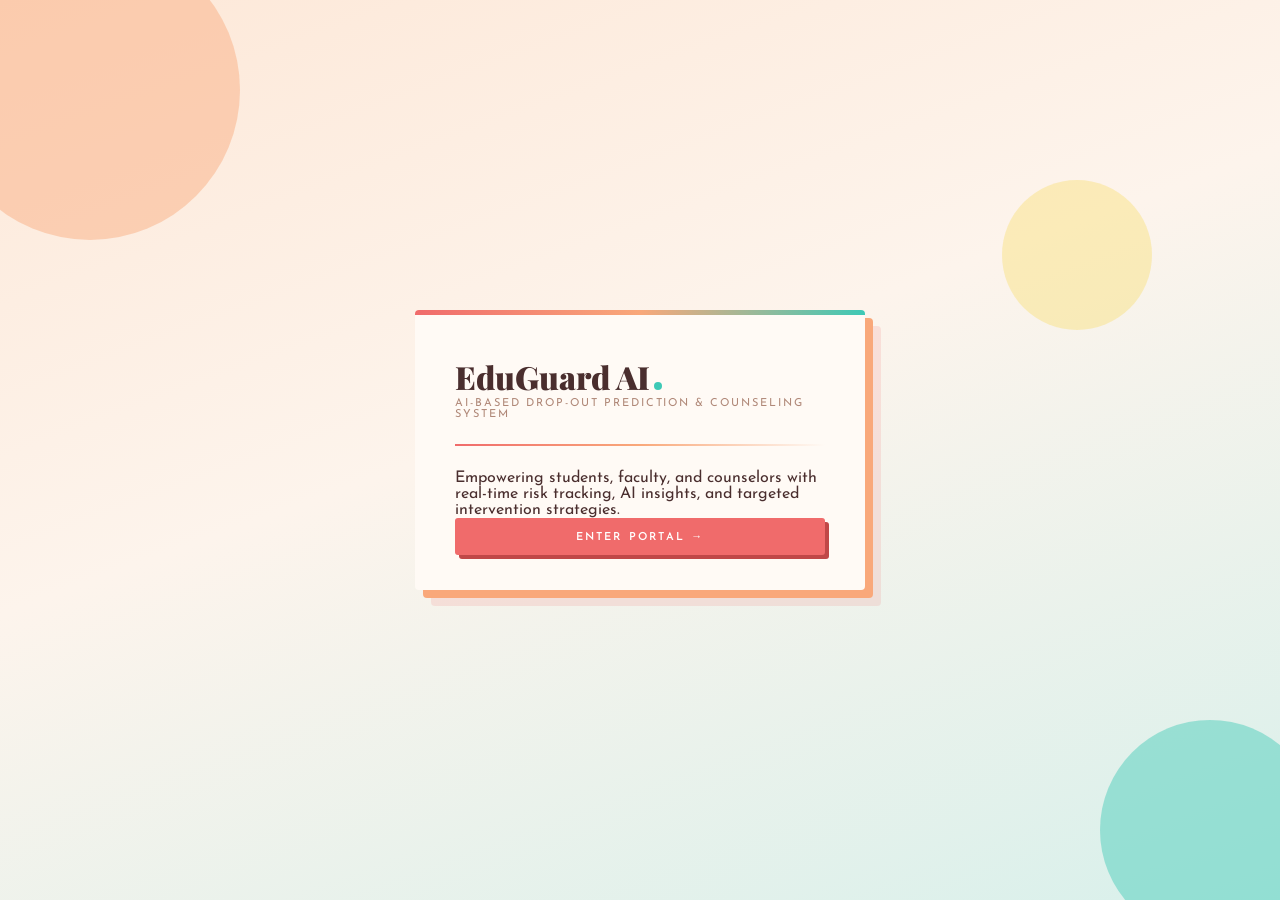
==== index.html @ d4068dee "Add files via upload" ====
<!DOCTYPE html>
<html lang="en">
<head>
    <meta charset="UTF-8">
    <meta name="viewport" content="width=device-width, initial-scale=1.0">
    <title>EduGuard AI • Student Retention System</title>
    <link href="https://fonts.googleapis.com/css2?family=Playfair+Display:wght@700;900&family=Josefin+Sans:wght@300;400;600&display=swap" rel="stylesheet">
    <link rel="stylesheet" href="style.css">
</head>
<body>

    <!-- Floating Background Shapes -->
    <div class="shape s1"></div>
    <div class="shape s2"></div>
    <div class="shape s3"></div>

    <!-- ==========================================
         VIEW 1: LANDING PAGE
         ========================================== -->
    <div id="view-landing" class="view-section active">
        <div class="retro-card landing-card">
            <h1>EduGuard AI<span class="title-dot"></span></h1>
            <p class="subtitle">AI-Based Drop-Out Prediction & Counseling System</p>
            <div class="divider"></div>
            <p class="landing-desc">Empowering students, faculty, and counselors with real-time risk tracking, AI insights, and targeted intervention strategies.</p>
            <button onclick="switchView('view-auth')">Enter Portal →</button>
        </div>
    </div>

    <!-- ==========================================
         VIEW 2: LOGIN / ROLE SELECTOR
         ========================================== -->
    <div id="view-auth" class="view-section">
        <div class="retro-card">
            <button class="back-link" onclick="switchView('view-landing')">← Back</button>
            <h1>Role Select<span class="title-dot"></span></h1>
            <p class="subtitle">Choose your access level</p>
            <div class="divider"></div>
            
            <div class="role-grid">
                <button class="role-btn" onclick="loginAs('student')">🎓 Student Portal</button>
                <button class="role-btn" onclick="loginAs('faculty')">🏫 Faculty Portal</button>
                <button class="role-btn" onclick="loginAs('counselor')">💬 Counselor Portal</button>
            </div>
        </div>
    </div>

    <!-- ==========================================
         VIEW 3: DASHBOARD CONTAINER (Dynamic Sidebar + Main Area)
         ========================================== -->
    <div id="view-dashboard" class="view-section dashboard-layout">
        <!-- Sidebar Navigation -->
        <aside class="sidebar">
            <h2 class="sidebar-brand">EduGuard<span class="title-dot"></span></h2>
            <div id="sidebar-nav-links" class="sidebar-links">
                <!-- Dynamically populated based on role -->
            </div>
            <button class="logout-btn" onclick="switchView('view-auth')">Log Out</button>
        </aside>

        <!-- Main Content Canvas -->
        <main class="main-content">
            <header class="dash-header">
                <h2 id="page-title">Dashboard</h2>
                <span id="user-role-badge" class="role-badge">Role</span>
            </header>
            
            <div id="tab-content" class="tab-card retro-card">
                <!-- Dynamic Content Views Load Here -->
            </div>
        </main>
    </div>

    <script src="script.js"></script>
</body>
</html>
---- style.css ----
* {
  box-sizing: border-box;
  margin: 0;
  padding: 0;
}

:root {
  --peach: #f9a87a;
  --coral: #f06b6b;
  --teal: #3ec9b6;
  --mint: #a8e6d8;
  --lemon: #f9e07a;
  --cream: #fdf4ec;
  --warm: #4a2e2e;
  --muted: #b08878;
  --card-bg: #fffaf5;
}

body {
  min-height: 100vh;
  background: linear-gradient(160deg, #fde8d8 0%, #fdf4ec 45%, #d8f0eb 100%);
  font-family: "Josefin Sans", sans-serif;
  color: var(--warm);
  display: flex;
  align-items: center;
  justify-content: center;
  overflow-x: hidden;
  position: relative;
}

/* Floating Shapes */
.shape {
  position: fixed;
  border-radius: 50%;
  opacity: 0.45;
  pointer-events: none;
  z-index: 0;
}
.s1 { width: 300px; height: 300px; background: var(--peach); top: -60px; left: -60px; }
.s2 { width: 220px; height: 220px; background: var(--teal); bottom: -40px; right: -40px; }
.s3 { width: 150px; height: 150px; background: var(--lemon); top: 20%; right: 10%; }

/* View Control */
.view-section {
  display: none;
  width: 100%;
  justify-content: center;
  align-items: center;
  z-index: 1;
}
.view-section.active {
  display: flex;
}

/* Retro Card Style */
.retro-card, .landing-card {
  background: var(--card-bg);
  border-radius: 4px;
  padding: 2.8rem 2.5rem 2.2rem;
  box-shadow: 8px 8px 0 var(--peach), 16px 16px 0 rgba(240, 107, 107, 0.15);
  position: relative;
  width: 100%;
  max-width: 450px;
}
.retro-card::before, .landing-card::before {
  content: "";
  position: absolute;
  top: 0; left: 0; right: 0;
  height: 5px;
  background: linear-gradient(90deg, var(--coral), var(--peach), var(--teal));
  border-radius: 4px 4px 0 0;
}

h1, h2 {
  font-family: "Playfair Display", serif;
  color: var(--warm);
  font-weight: 900;
}
.title-dot {
  display: inline-block;
  width: 8px; height: 8px;
  background: var(--teal);
  border-radius: 50%;
  margin-left: 4px;
}
.subtitle {
  font-size: 11px;
  letter-spacing: 0.18em;
  text-transform: uppercase;
  color: var(--muted);
  margin-bottom: 1.5rem;
}
.divider {
  height: 2px;
  background: linear-gradient(90deg, var(--coral), var(--peach), transparent);
  margin-bottom: 1.5rem;
}

/* Buttons & Inputs */
button {
  width: 100%;
  padding: 12px;
  font-family: "Josefin Sans", sans-serif;
  font-size: 11px;
  font-weight: 600;
  letter-spacing: 0.2em;
  text-transform: uppercase;
  color: #fff;
  background: var(--coral);
  border: none;
  border-radius: 3px;
  cursor: pointer;
  box-shadow: 4px 4px 0 #c04848;
  transition: all 0.1s ease;
}
button:hover { background: #e85c5c; transform: translate(1px, 1px); box-shadow: 3px 3px 0 #c04848; }

.role-grid {
  display: flex;
  flex-direction: column;
  gap: 12px;
}
.role-btn {
  background: var(--warm);
  box-shadow: 4px 4px 0 var(--muted);
}
.back-link {
  background: none;
  border: none;
  color: var(--muted);
  box-shadow: none;
  width: auto;
  padding: 0;
  margin-bottom: 10px;
  font-size: 10px;
}

/* Dashboard Layout */
.dashboard-layout {
  max-width: 1100px;
  margin: auto;
  display: none;
  gap: 24px;
  padding: 20px;
  align-items: stretch;
}
.sidebar {
  width: 260px;
  background: var(--card-bg);
  padding: 2rem 1.5rem;
  border-radius: 4px;
  box-shadow: 6px 6px 0 var(--peach);
  display: flex;
  flex-direction: column;
  justify-content: space-between;
}
.sidebar-brand {
  font-size: 22px;
  margin-bottom: 1.5rem;
}
.sidebar-links {
  display: flex;
  flex-direction: column;
  gap: 8px;
  flex-grow: 1;
}
.nav-link {
  background: transparent;
  color: var(--warm);
  border: 1px solid #e8d8cc;
  box-shadow: none;
  text-align: left;
  padding: 10px 14px;
  font-size: 11px;
}
.nav-link:hover, .nav-link.active {
  background: var(--peach);
  color: #fff;
  border-color: var(--peach);
  transform: none;
  box-shadow: none;
}
.logout-btn {
  background: #d9534f;
  box-shadow: 3px 3px 0 #a94442;
}
.main-content {
  flex-grow: 1;
  display: flex;
  flex-direction: column;
  gap: 16px;
}
.dash-header {
  background: var(--card-bg);
  padding: 1.2rem 2rem;
  border-radius: 4px;
  box-shadow: 4px 4px 0 var(--peach);
  display: flex;
  justify-content: space-between;
  align-items: center;
}
.role-badge {
  background: var(--teal);
  color: #fff;
  padding: 4px 10px;
  border-radius: 2px;
  font-size: 10px;
  letter-spacing: 0.1em;
  text-transform: uppercase;
}
.tab-card {
  max-width: none;
  box-shadow: 6px 6px 0 var(--peach);
  min-height: 380px;
}

/* Floating Shapes with Enhanced Drift Motion */
.shape {
  position: fixed;
  border-radius: 50%;
  opacity: 0.45;
  pointer-events: none;
  z-index: 0;
  animation: drift 16s ease-in-out infinite alternate;
}

.s1 { 
  width: 300px; 
  height: 300px; 
  background: var(--peach); 
  top: -60px; 
  left: -60px; 
  animation-duration: 18s;
}

.s2 { 
  width: 220px; 
  height: 220px; 
  background: var(--teal); 
  bottom: -40px; 
  right: -40px; 
  animation-duration: 22s;
  animation-delay: -4s;
}

.s3 { 
  width: 150px; 
  height: 150px; 
  background: var(--lemon); 
  top: 20%; 
  right: 10%; 
  animation-duration: 20s;
  animation-delay: -8s;
}

/* Increased range for more fluid wandering */
@keyframes drift {
  0% {
    transform: translate(0px, 0px) scale(1);
  }
  33% {
    transform: translate(55px, -45px) scale(1.06);
  }
  66% {
    transform: translate(-35px, 40px) scale(0.94);
  }
  100% {
    transform: translate(30px, 45px) scale(1.03);
  }
}
.s1 { 
  width: 300px; 
  height: 300px; 
  background: var(--peach); 
  top: -60px; 
  left: -60px; 
  animation-duration: 18s;
}

.s2 { 
  width: 220px; 
  height: 220px; 
  background: var(--teal); 
  bottom: -40px; 
  right: -40px; 
  animation-duration: 22s;
  animation-delay: -4s;
}

.s3 { 
  width: 150px; 
  height: 150px; 
  background: var(--lemon); 
  top: 20%; 
  right: 10%; 
  animation-duration: 20s;
  animation-delay: -8s;
}

/* Added New Shapes */
.s4 {
  width: 120px;
  height: 120px;
  background: var(--coral);
  bottom: 15%;
  left: 12%;
  animation-duration: 24s;
  animation-delay: -2s;
  opacity: 0.35;
}

.s5 {
  width: 90px;
  height: 90px;
  background: var(--mint);
  top: 12%;
  left: 25%;
  animation-duration: 16s;
  animation-delay: -6s;
  opacity: 0.4;
}
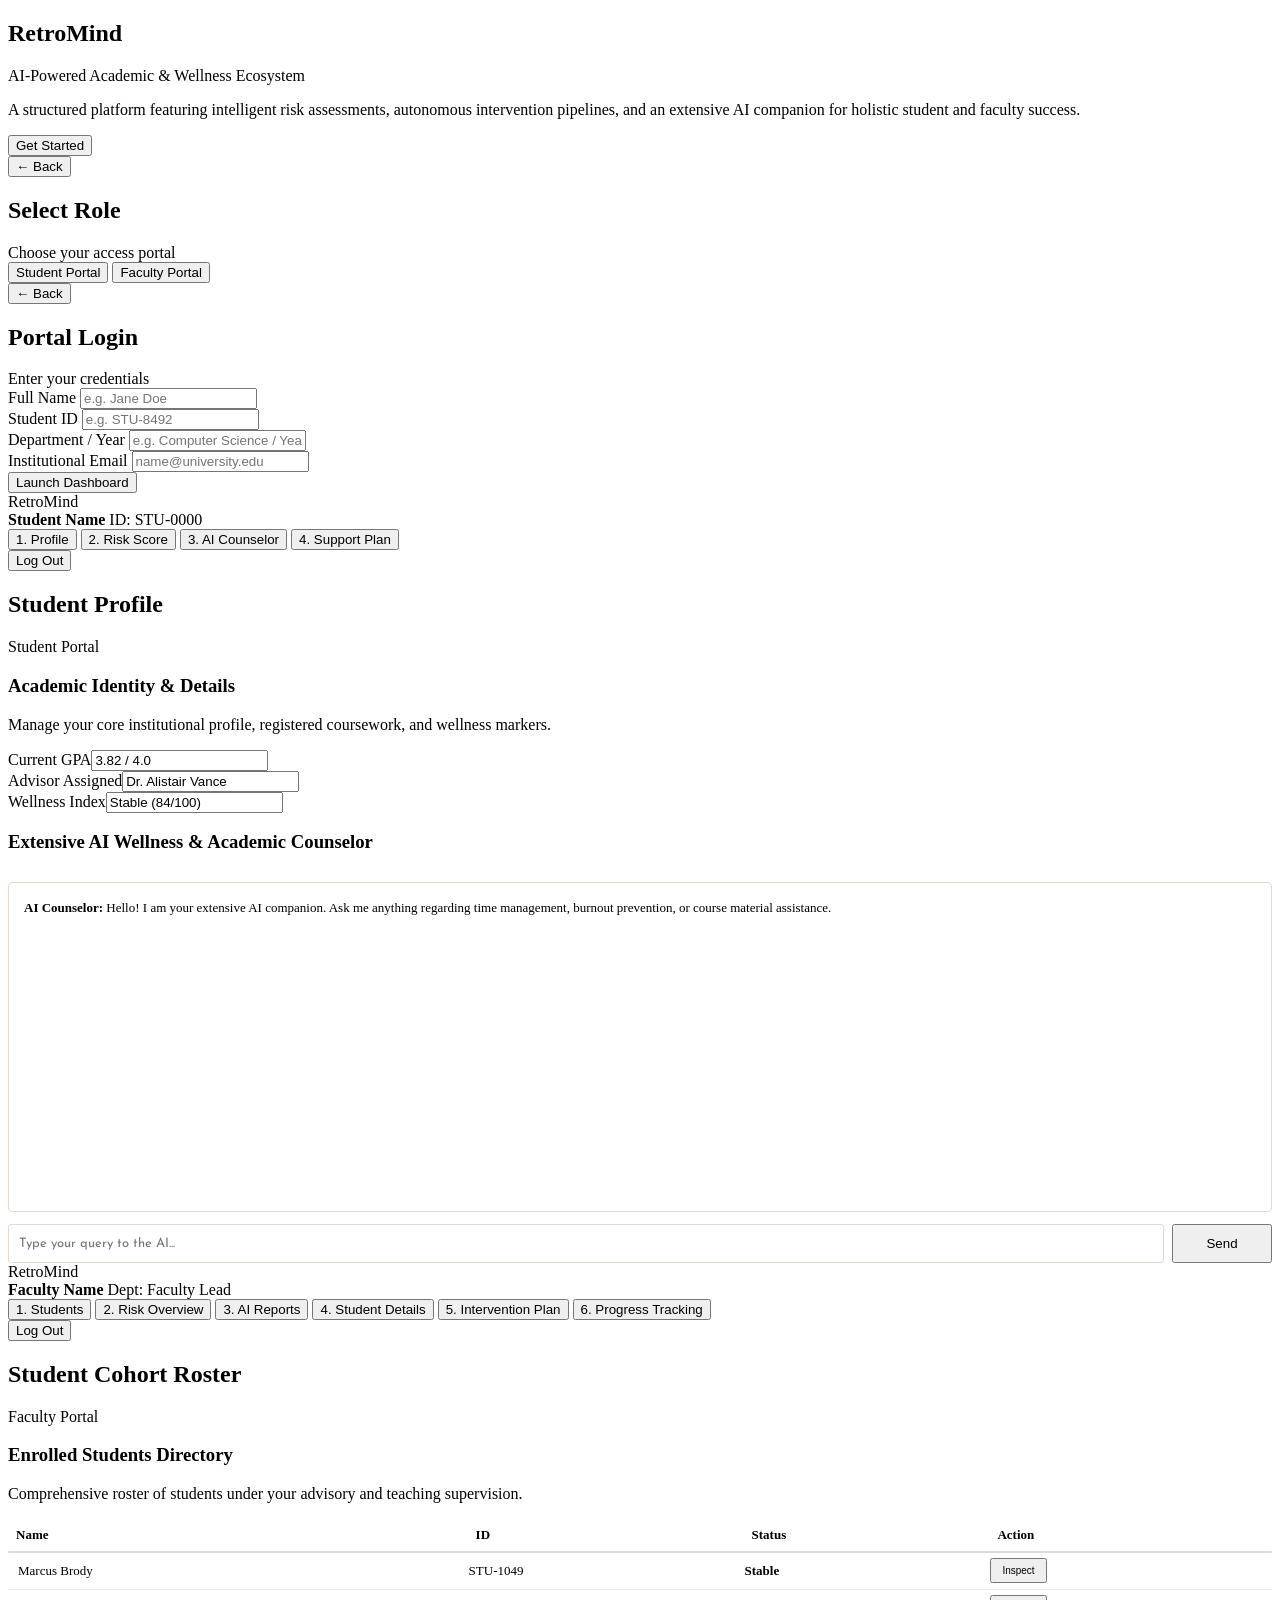
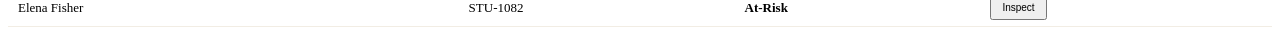
==== commit 39968438: "Update index.html" ====
--- a/index.html
+++ b/index.html
@@ -1,76 +1,282 @@
 <!DOCTYPE html>
 <html lang="en">
 <head>
-    <meta charset="UTF-8">
-    <meta name="viewport" content="width=device-width, initial-scale=1.0">
-    <title>EduGuard AI • Student Retention System</title>
-    <link href="https://fonts.googleapis.com/css2?family=Playfair+Display:wght@700;900&family=Josefin+Sans:wght@300;400;600&display=swap" rel="stylesheet">
-    <link rel="stylesheet" href="style.css">
+  <meta charset="UTF-8">
+  <meta name="viewport" content="width=device-width, initial-scale=1.0">
+  <title>RetroMind - AI Academic & Wellness Platform</title>
+  <link rel="preconnect" href="https://fonts.googleapis.com">
+  <link rel="preconnect" href="https://fonts.gstatic.com" crossorigin>
+  <link href="https://fonts.googleapis.com/css2?family=Josefin+Sans:wght@400;600;700&family=Playfair+Display:wght@700;900&display=swap" rel="stylesheet">
+  <link rel="stylesheet" href="style2.css">
 </head>
 <body>
 
-    <!-- Floating Background Shapes -->
-    <div class="shape s1"></div>
-    <div class="shape s2"></div>
-    <div class="shape s3"></div>
-
-    <!-- ==========================================
-         VIEW 1: LANDING PAGE
-         ========================================== -->
-    <div id="view-landing" class="view-section active">
-        <div class="retro-card landing-card">
-            <h1>EduGuard AI<span class="title-dot"></span></h1>
-            <p class="subtitle">AI-Based Drop-Out Prediction & Counseling System</p>
-            <div class="divider"></div>
-            <p class="landing-desc">Empowering students, faculty, and counselors with real-time risk tracking, AI insights, and targeted intervention strategies.</p>
-            <button onclick="switchView('view-auth')">Enter Portal →</button>
-        </div>
+  <!-- Background Floating Animated Shapes -->
+  <div class="shape s1"></div>
+  <div class="shape s2"></div>
+  <div class="shape s3"></div>
+
+  <!-- VIEW 1: LANDING PAGE -->
+  <section id="view-landing" class="view-section active">
+    <div class="landing-card">
+      <h1>RetroMind<span class="title-dot"></span></h1>
+      <div class="subtitle">AI-Powered Academic & Wellness Ecosystem</div>
+      <div class="divider"></div>
+      <p class="landing-desc">
+        A structured platform featuring intelligent risk assessments, autonomous intervention pipelines, and an extensive AI companion for holistic student and faculty success.
+      </p>
+      <button id="btn-get-started">Get Started</button>
     </div>
-
-    <!-- ==========================================
-         VIEW 2: LOGIN / ROLE SELECTOR
-         ========================================== -->
-    <div id="view-auth" class="view-section">
-        <div class="retro-card">
-            <button class="back-link" onclick="switchView('view-landing')">← Back</button>
-            <h1>Role Select<span class="title-dot"></span></h1>
-            <p class="subtitle">Choose your access level</p>
-            <div class="divider"></div>
-            
-            <div class="role-grid">
-                <button class="role-btn" onclick="loginAs('student')">🎓 Student Portal</button>
-                <button class="role-btn" onclick="loginAs('faculty')">🏫 Faculty Portal</button>
-                <button class="role-btn" onclick="loginAs('counselor')">💬 Counselor Portal</button>
-            </div>
-        </div>
+  </section>
+
+  <!-- VIEW 2: LOGIN / ROLE SELECTION -->
+  <section id="view-role-select" class="view-section">
+    <div class="retro-card">
+      <button class="back-link" id="back-to-landing">← Back</button>
+      <h2>Select Role<span class="title-dot"></span></h2>
+      <div class="subtitle">Choose your access portal</div>
+      <div class="divider"></div>
+      <div class="role-grid">
+        <button class="role-btn" data-role="student">Student Portal</button>
+        <button class="role-btn" data-role="faculty">Faculty Portal</button>
+      </div>
     </div>
-
-    <!-- ==========================================
-         VIEW 3: DASHBOARD CONTAINER (Dynamic Sidebar + Main Area)
-         ========================================== -->
-    <div id="view-dashboard" class="view-section dashboard-layout">
-        <!-- Sidebar Navigation -->
-        <aside class="sidebar">
-            <h2 class="sidebar-brand">EduGuard<span class="title-dot"></span></h2>
-            <div id="sidebar-nav-links" class="sidebar-links">
-                <!-- Dynamically populated based on role -->
-            </div>
-            <button class="logout-btn" onclick="switchView('view-auth')">Log Out</button>
-        </aside>
-
-        <!-- Main Content Canvas -->
-        <main class="main-content">
-            <header class="dash-header">
-                <h2 id="page-title">Dashboard</h2>
-                <span id="user-role-badge" class="role-badge">Role</span>
-            </header>
-            
-            <div id="tab-content" class="tab-card retro-card">
-                <!-- Dynamic Content Views Load Here -->
-            </div>
-        </main>
+  </section>
+
+  <!-- VIEW 3: DYNAMIC REGISTRATION / LOGIN FORM -->
+  <section id="view-auth-form" class="view-section">
+    <div class="retro-card">
+      <button class="back-link" id="back-to-role">← Back</button>
+      <h2 id="form-title">Portal Login<span class="title-dot"></span></h2>
+      <div class="subtitle" id="form-subtitle">Enter your credentials</div>
+      <div class="divider"></div>
+      
+      <form id="login-form">
+        <div class="form-group">
+          <label>Full Name</label>
+          <input type="text" id="input-name" required placeholder="e.g. Jane Doe">
+        </div>
+        <div class="form-row">
+          <div class="form-group">
+            <label id="id-label">Student ID</label>
+            <input type="text" id="input-id" required placeholder="e.g. STU-8492">
+          </div>
+          <div class="form-group">
+            <label>Department / Year</label>
+            <input type="text" id="input-dept" required placeholder="e.g. Computer Science / Year 3">
+          </div>
+        </div>
+        <div class="form-group">
+          <label>Institutional Email</label>
+          <input type="email" id="input-email" required placeholder="name@university.edu">
+        </div>
+        <button type="submit" id="btn-submit-auth">Launch Dashboard</button>
+      </form>
     </div>
-
-    <script src="script.js"></script>
+  </section>
+
+  <!-- VIEW 4: STUDENT DASHBOARD -->
+  <section id="view-student-dash" class="dashboard-layout view-section">
+    <aside class="sidebar">
+      <div>
+        <div class="sidebar-brand">RetroMind<span class="title-dot"></span></div>
+        <div class="session-box">
+          <strong id="session-student-name">Student Name</strong>
+          <span id="session-student-meta">ID: STU-0000</span>
+        </div>
+        <div class="sidebar-links">
+          <button class="nav-link active" data-tab="stud-profile">1. Profile</button>
+          <button class="nav-link" data-tab="stud-risk">2. Risk Score</button>
+          <button class="nav-link" data-tab="stud-ai">3. AI Counselor</button>
+          <button class="nav-link" data-tab="stud-support">4. Support Plan</button>
+        </div>
+      </div>
+      <button class="logout-btn" id="logout-student">Log Out</button>
+    </aside>
+
+    <main class="main-content">
+      <header class="dash-header">
+        <h2 id="stud-header-title">Student Profile</h2>
+        <span class="role-badge">Student Portal</span>
+      </header>
+
+      <!-- Tab 1: Profile -->
+      <div class="tab-card active-tab" id="tab-stud-profile">
+        <h3>Academic Identity & Details</h3>
+        <div class="divider"></div>
+        <p class="landing-desc">Manage your core institutional profile, registered coursework, and wellness markers.</p>
+        <div class="form-row">
+          <div class="form-group"><label>Current GPA</label><input type="text" value="3.82 / 4.0" readonly></div>
+          <div class="form-group"><label>Advisor Assigned</label><input type="text" value="Dr. Alistair Vance" readonly></div>
+        </div>
+        <div class="form-group"><label>Wellness Index</label><input type="text" value="Stable (84/100)" readonly></div>
+      </div>
+
+      <!-- Tab 2: Risk Score -->
+      <div class="tab-card" id="tab-stud-risk" style="display:none;">
+        <h3>Predictive Risk Score & Analytics</h3>
+        <div class="divider"></div>
+        <p class="landing-desc">AI-calculated holistic indicator based on attendance, grade trajectory, and sentiment analysis.</p>
+        <div style="background:var(--cream); padding:20px; border-radius:4px; border:1px solid #e8d8cc; text-align:center; margin-bottom:15px;">
+          <h1 style="font-size:42px; color:var(--teal);">Low Risk (14%)</h1>
+          <p style="font-size:12px; text-transform:uppercase; letter-spacing:0.1em; color:var(--muted); margin-top:5px;">Academic standing is optimal</p>
+        </div>
+        <button id="btn-recalc-risk">Run AI Diagnostic Refresh</button>
+      </div>
+
+      <!-- Tab 3: AI Counselor -->
+      <div class="tab-card" id="tab-stud-ai" style="display:none; display:flex; flex-direction:column; height:450px;">
+        <h3>Extensive AI Wellness & Academic Counselor</h3>
+        <div class="divider" style="margin-bottom:10px;"></div>
+        <div id="ai-chat-box" style="flex-grow:1; background:#fff; border:1px solid #e8d8cc; border-radius:4px; padding:15px; overflow-y:auto; margin-bottom:12px; font-size:13px; line-height:1.5;">
+          <div style="margin-bottom:10px;"><strong>AI Counselor:</strong> Hello! I am your extensive AI companion. Ask me anything regarding time management, burnout prevention, or course material assistance.</div>
+        </div>
+        <div style="display:flex; gap:8px;">
+          <input type="text" id="ai-chat-input" placeholder="Type your query to the AI..." style="flex-grow:1; padding:10px; border:1px solid #e8d8cc; border-radius:3px; outline:none; font-family:'Josefin Sans'; font-size:13px;">
+          <button id="ai-chat-send" style="width:100px; padding:10px;">Send</button>
+        </div>
+      </div>
+
+      <!-- Tab 4: Support Plan -->
+      <div class="tab-card" id="tab-stud-support" style="display:none;">
+        <h3>Generated Support Plan</h3>
+        <div class="divider"></div>
+        <p class="landing-desc">Autonomous recommendations compiled by RetroMind AI to optimize your term success.</p>
+        <ul style="padding-left:20px; font-size:14px; line-height:1.8; color:var(--warm);">
+          <li>Maintain current study hours for Advanced Algorithms.</li>
+          <li>Optional peer mentorship session available on Thursday.</li>
+          <li>Sleep hygiene optimization protocol active.</li>
+        </ul>
+      </div>
+    </main>
+  </section>
+
+  <!-- VIEW 5: FACULTY DASHBOARD -->
+  <section id="view-faculty-dash" class="dashboard-layout view-section">
+    <aside class="sidebar">
+      <div>
+        <div class="sidebar-brand">RetroMind<span class="title-dot"></span></div>
+        <div class="session-box">
+          <strong id="session-faculty-name">Faculty Name</strong>
+          <span id="session-faculty-meta">Dept: Faculty Lead</span>
+        </div>
+        <div class="sidebar-links">
+          <button class="nav-link active" data-tab="fac-students">1. Students</button>
+          <button class="nav-link" data-tab="fac-risk">2. Risk Overview</button>
+          <button class="nav-link" data-tab="fac-reports">3. AI Reports</button>
+          <button class="nav-link" data-tab="fac-details">4. Student Details</button>
+          <button class="nav-link" data-tab="fac-intervention">5. Intervention Plan</button>
+          <button class="nav-link" data-tab="fac-progress">6. Progress Tracking</button>
+        </div>
+      </div>
+      <button class="logout-btn" id="logout-faculty">Log Out</button>
+    </aside>
+
+    <main class="main-content">
+      <header class="dash-header">
+        <h2 id="fac-header-title">Student Cohort Roster</h2>
+        <span class="role-badge">Faculty Portal</span>
+      </header>
+
+      <!-- Tab 1: Students -->
+      <div class="tab-card active-tab" id="tab-fac-students">
+        <h3>Enrolled Students Directory</h3>
+        <div class="divider"></div>
+        <p class="landing-desc">Comprehensive roster of students under your advisory and teaching supervision.</p>
+        <table style="width:100%; border-collapse:collapse; font-size:13px; text-align:left;">
+          <thead>
+            <tr style="border-bottom:2px solid #e8d8cc; color:var(--muted);">
+              <th style="padding:8px;">Name</th>
+              <th style="padding:8px;">ID</th>
+              <th style="padding:8px;">Status</th>
+              <th style="padding:8px;">Action</th>
+            </tr>
+          </thead>
+          <tbody>
+            <tr style="border-bottom:1px solid #f2ede4;">
+              <td style="padding:10px;">Marcus Brody</td>
+              <td>STU-1049</td>
+              <td><span style="color:var(--teal); font-weight:bold;">Stable</span></td>
+              <td><button style="width:auto; padding:5px 10px; font-size:10px;" onclick="switchFacTab('fac-details')">Inspect</button></td>
+            </tr>
+            <tr style="border-bottom:1px solid #f2ede4;">
+              <td style="padding:10px;">Elena Fisher</td>
+              <td>STU-1082</td>
+              <td><span style="color:var(--coral); font-weight:bold;">At-Risk</span></td>
+              <td><button style="width:auto; padding:5px 10px; font-size:10px;" onclick="switchFacTab('fac-details')">Inspect</button></td>
+            </tr>
+          </tbody>
+        </table>
+      </div>
+
+      <!-- Tab 2: Risk Overview -->
+      <div class="tab-card" id="tab-fac-risk" style="display:none;">
+        <h3>Cohort Risk Analytics Matrix</h3>
+        <div class="divider"></div>
+        <p class="landing-desc">AI clustering breakdown identifying engagement drop-offs and academic friction points across cohorts.</p>
+        <div class="form-row">
+          <div style="background:var(--cream); padding:15px; border-radius:4px; border:1px solid #e8d8cc;">
+            <strong>High Risk Cohort</strong>
+            <p style="font-size:24px; font-family:'Playfair Display'; color:var(--coral); margin-top:5px;">4.2%</p>
+          </div>
+          <div style="background:var(--cream); padding:15px; border-radius:4px; border:1px solid #e8d8cc;">
+            <strong>Moderate Risk</strong>
+            <p style="font-size:24px; font-family:'Playfair Display'; color:var(--peach); margin-top:5px;">12.8%</p>
+          </div>
+        </div>
+      </div>
+
+      <!-- Tab 3: AI Reports -->
+      <div class="tab-card" id="tab-fac-reports" style="display:none;">
+        <h3>Extensive AI Diagnostic & Summary Reports</h3>
+        <div class="divider"></div>
+        <p class="landing-desc">Synthesized summaries generated overnight by RetroMind AI core models.</p>
+        <div style="background:#fff; padding:15px; border:1px solid #e8d8cc; border-radius:4px; font-size:13px; line-height:1.6;">
+          <strong>Weekly Synthesis Report #42:</strong> Overall engagement has increased by 3.4%. Mid-term submissions in Section B indicate a need for supplementary tutoring in data structures. AI has auto-flagged 2 candidates for early intervention.
+        </div>
+      </div>
+
+      <!-- Tab 4: Student Details -->
+      <div class="tab-card" id="tab-fac-details" style="display:none;">
+        <h3>Individual Student Deep-Dive</h3>
+        <div class="divider"></div>
+        <p class="landing-desc">Detailed telemetry, attendance metrics, and historical performance logs.</p>
+        <div class="form-group"><label>Selected Student</label><input type="text" value="Elena Fisher (STU-1082)" readonly></div>
+        <div class="form-row">
+          <div class="form-group"><label>Attendance Rate</label><input type="text" value="72%" readonly></div>
+          <div class="form-group"><label>Assignment Completion</label><input type="text" value="65%" readonly></div>
+        </div>
+      </div>
+
+      <!-- Tab 5: Intervention Plan -->
+      <div class="tab-card" id="tab-fac-intervention" style="display:none;">
+        <h3>Autonomous Intervention Plan Builder</h3>
+        <div class="divider"></div>
+        <p class="landing-desc">AI-recommended action blueprints tailored to reverse academic decline.</p>
+        <div class="form-group">
+          <label>Intervention Protocol</label>
+          <select style="width:100%; padding:11px; background:#fff; border:1px solid #e8d8cc; border-radius:3px; font-family:'Josefin Sans'; font-size:13px;">
+            <option>Mandatory Bi-Weekly Advising Check-in</option>
+            <option>Peer Study Group Assignment</option>
+            <option>Counseling Wellness Referral</option>
+          </select>
+        </div>
+        <button id="btn-deploy-intervention">Deploy AI Intervention Plan</button>
+      </div>
+
+      <!-- Tab 6: Progress Tracking -->
+      <div class="tab-card" id="tab-fac-progress" style="display:none;">
+        <h3>Longitudinal Progress Tracking</h3>
+        <div class="divider"></div>
+        <p class="landing-desc">Real-time telemetry measuring student recovery and milestone achievement post-intervention.</p>
+        <div style="background:var(--cream); padding:15px; border-radius:4px; border:1px solid #e8d8cc; font-size:13px; line-height:1.6;">
+          <strong>Status: Active Tracking</strong><br>
+          Student Elena Fisher has completed 2 of 4 milestone check-ins with positive trajectory shift (+14% engagement).
+        </div>
+      </div>
+    </main>
+  </section>
+
+  <script src="script2.js"></script>
 </body>
-</html>+</html>
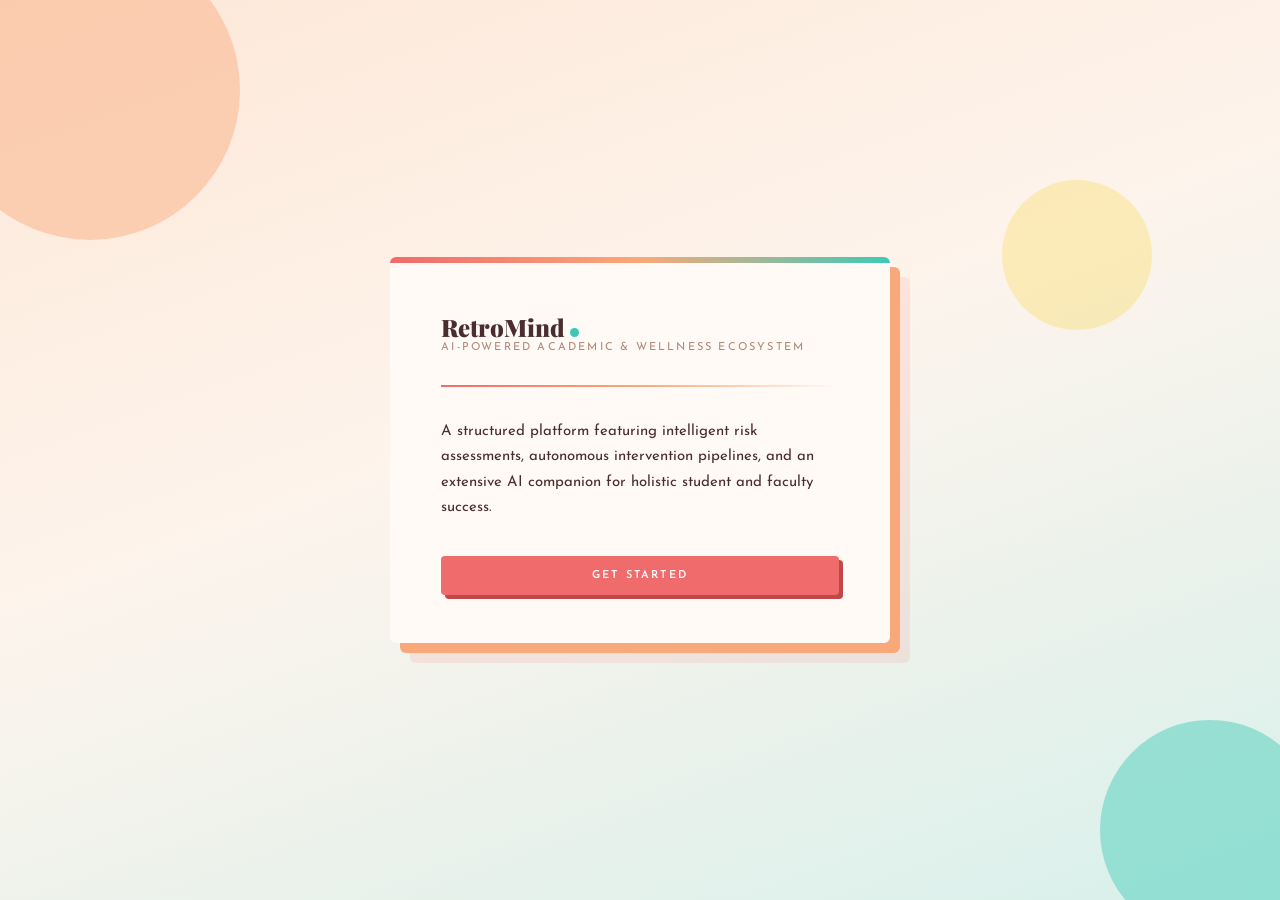
==== commit 8e117fb4: "Update index.html" ====
--- a/index.html
+++ b/index.html
@@ -7,7 +7,7 @@
   <link rel="preconnect" href="https://fonts.googleapis.com">
   <link rel="preconnect" href="https://fonts.gstatic.com" crossorigin>
   <link href="https://fonts.googleapis.com/css2?family=Josefin+Sans:wght@400;600;700&family=Playfair+Display:wght@700;900&display=swap" rel="stylesheet">
-  <link rel="stylesheet" href="style2.css">
+  <link rel="stylesheet" href="style.css">
 </head>
 <body>
 
@@ -277,6 +277,6 @@
     </main>
   </section>
 
-  <script src="script2.js"></script>
+  <script src="script.js"></script>
 </body>
 </html>
--- a/style.css
+++ b/style.css
@@ -0,0 +1,319 @@
+* {
+  box-sizing: border-box;
+  margin: 0;
+  padding: 0;
+}
+
+:root {
+  --peach: #f9a87a;
+  --coral: #f06b6b;
+  --teal: #3ec9b6;
+  --mint: #a8e6d8;
+  --lemon: #f9e07a;
+  --cream: #fdf4ec;
+  --warm: #4a2e2e;
+  --muted: #b08878;
+  --card-bg: #fffaf5;
+}
+
+body {
+  min-height: 100vh;
+  background: linear-gradient(160deg, #fde8d8 0%, #fdf4ec 45%, #d8f0eb 100%);
+  font-family: "Josefin Sans", sans-serif;
+  color: var(--warm);
+  display: flex;
+  align-items: center;
+  justify-content: center;
+  overflow-x: hidden;
+  position: relative;
+}
+
+/* Floating Shapes with Smooth Movement Animations */
+.shape {
+  position: fixed;
+  border-radius: 50%;
+  opacity: 0.45;
+  pointer-events: none;
+  z-index: 0;
+}
+.s1 { 
+  width: 300px; 
+  height: 300px; 
+  background: var(--peach); 
+  top: -60px; 
+  left: -60px; 
+  animation: floatShape1 12s ease-in-out infinite alternate;
+}
+.s2 { 
+  width: 220px; 
+  height: 220px; 
+  background: var(--teal); 
+  bottom: -40px; 
+  right: -40px; 
+  animation: floatShape2 15s ease-in-out infinite alternate;
+}
+.s3 { 
+  width: 150px; 
+  height: 150px; 
+  background: var(--lemon); 
+  top: 20%; 
+  right: 10%; 
+  animation: floatShape3 9s ease-in-out infinite alternate;
+}
+
+@keyframes floatShape1 {
+  0% { transform: translate(0, 0) scale(1); }
+  50% { transform: translate(35px, 25px) scale(1.05); }
+  100% { transform: translate(-20px, 40px) scale(0.95); }
+}
+
+@keyframes floatShape2 {
+  0% { transform: translate(0, 0) scale(1); }
+  50% { transform: translate(-30px, -35px) scale(1.08); }
+  100% { transform: translate(25px, -20px) scale(0.92); }
+}
+
+@keyframes floatShape3 {
+  0% { transform: translate(0, 0) rotate(0deg); }
+  50% { transform: translate(-25px, 30px) rotate(15deg); }
+  100% { transform: translate(30px, -25px) rotate(-15deg); }
+}
+
+/* View Control */
+.view-section {
+  display: none;
+  width: 100%;
+  justify-content: center;
+  align-items: center;
+  z-index: 1;
+}
+.view-section.active {
+  display: flex;
+}
+
+/* Retro Card Style - Spatial & Airy */
+.retro-card, .landing-card {
+  background: var(--card-bg);
+  border-radius: 6px;
+  padding: 3.5rem 3.2rem 3rem;
+  box-shadow: 10px 10px 0 var(--peach), 20px 20px 0 rgba(240, 107, 107, 0.12);
+  position: relative;
+  width: 100%;
+  max-width: 500px;
+}
+.retro-card::before, .landing-card::before {
+  content: "";
+  position: absolute;
+  top: 0; left: 0; right: 0;
+  height: 6px;
+  background: linear-gradient(90deg, var(--coral), var(--peach), var(--teal));
+  border-radius: 6px 6px 0 0;
+}
+
+h1, h2, h3 {
+  font-family: "Playfair Display", serif;
+  color: var(--warm);
+  font-weight: 900;
+  line-height: 1.2;
+}
+.title-dot {
+  display: inline-block;
+  width: 9px; height: 9px;
+  background: var(--teal);
+  border-radius: 50%;
+  margin-left: 5px;
+}
+.subtitle {
+  font-size: 11px;
+  letter-spacing: 0.2em;
+  text-transform: uppercase;
+  color: var(--muted);
+  margin-bottom: 2rem;
+}
+.divider {
+  height: 2px;
+  background: linear-gradient(90deg, var(--coral), var(--peach), transparent);
+  margin-bottom: 2rem;
+}
+
+.landing-desc {
+  font-size: 15px;
+  line-height: 1.7;
+  margin-bottom: 2.2rem;
+  color: var(--warm);
+}
+
+/* Buttons & Inputs */
+button {
+  width: 100%;
+  padding: 14px;
+  font-family: "Josefin Sans", sans-serif;
+  font-size: 11px;
+  font-weight: 600;
+  letter-spacing: 0.2em;
+  text-transform: uppercase;
+  color: #fff;
+  background: var(--coral);
+  border: none;
+  border-radius: 4px;
+  cursor: pointer;
+  box-shadow: 4px 4px 0 #c04848;
+  transition: all 0.1s ease;
+}
+button:hover { background: #e85c5c; transform: translate(1px, 1px); box-shadow: 3px 3px 0 #c04848; }
+
+.role-grid {
+  display: flex;
+  flex-direction: column;
+  gap: 14px;
+}
+.role-btn {
+  background: var(--warm);
+  box-shadow: 4px 4px 0 var(--muted);
+}
+.back-link {
+  background: none;
+  border: none;
+  color: var(--muted);
+  box-shadow: none;
+  width: auto;
+  padding: 0;
+  margin-bottom: 14px;
+  font-size: 10px;
+  letter-spacing: 0.15em;
+  text-transform: uppercase;
+  cursor: pointer;
+}
+
+/* Form Groups & Inputs */
+.form-group {
+  margin-bottom: 18px;
+  text-align: left;
+}
+.form-group label {
+  display: block;
+  font-size: 10px;
+  letter-spacing: 0.15em;
+  text-transform: uppercase;
+  color: var(--muted);
+  margin-bottom: 6px;
+  font-weight: 600;
+}
+.form-group input, .form-group select {
+  width: 100%;
+  padding: 13px 14px;
+  background: #fff;
+  border: 1px solid #e8d8cc;
+  border-radius: 4px;
+  font-family: "Josefin Sans", sans-serif;
+  font-size: 14px;
+  color: var(--warm);
+  outline: none;
+  box-shadow: inset 2px 2px 0 rgba(0,0,0,0.03);
+}
+.form-group input:focus, .form-group select:focus {
+  border-color: var(--teal);
+}
+.form-row {
+  display: grid;
+  grid-template-columns: 1fr 1fr;
+  gap: 12px;
+}
+
+/* Dashboard Layout */
+.dashboard-layout {
+  max-width: 1150px;
+  width: 95%;
+  margin: auto;
+  display: none;
+  gap: 28px;
+  padding: 20px;
+  align-items: stretch;
+  justify-content: center;
+}
+.dashboard-layout.active {
+  display: flex;
+}
+
+.sidebar {
+  width: 280px;
+  background: var(--card-bg);
+  padding: 2.5rem 1.8rem;
+  border-radius: 6px;
+  box-shadow: 8px 8px 0 var(--peach);
+  display: flex;
+  flex-direction: column;
+  justify-content: space-between;
+}
+.sidebar-brand {
+  font-family: "Playfair Display", serif;
+  font-size: 24px;
+  font-weight: 900;
+  margin-bottom: 2rem;
+}
+.sidebar-links {
+  display: flex;
+  flex-direction: column;
+  gap: 10px;
+  flex-grow: 1;
+}
+.nav-link {
+  background: transparent;
+  color: var(--warm);
+  border: 1px solid #e8d8cc;
+  box-shadow: none;
+  text-align: left;
+  padding: 12px 16px;
+  font-size: 11px;
+  width: 100%;
+  border-radius: 4px;
+}
+.nav-link:hover, .nav-link.active {
+  background: var(--peach);
+  color: #fff;
+  border-color: var(--peach);
+  transform: none;
+  box-shadow: none;
+}
+.logout-btn {
+  background: #d9534f;
+  box-shadow: 3px 3px 0 #a94442;
+}
+
+.main-content {
+  flex-grow: 1;
+  display: flex;
+  flex-direction: column;
+  gap: 20px;
+  max-width: 820px;
+}
+.dash-header {
+  background: var(--card-bg);
+  padding: 1.5rem 2.5rem;
+  border-radius: 6px;
+  box-shadow: 6px 6px 0 var(--peach);
+  display: flex;
+  justify-content: space-between;
+  align-items: center;
+}
+.role-badge {
+  background: var(--teal);
+  color: #fff;
+  padding: 6px 12px;
+  border-radius: 3px;
+  font-size: 10px;
+  letter-spacing: 0.1em;
+  text-transform: uppercase;
+}
+.tab-card {
+  max-width: none;
+  box-shadow: 8px 8px 0 var(--peach);
+  min-height: 420px;
+  background: var(--card-bg);
+  padding: 2.5rem;
+  border-radius: 6px;
+  position: relative;
+  text-align: left;
+  overflow-y: auto;
+  max-height: 560px;
+}
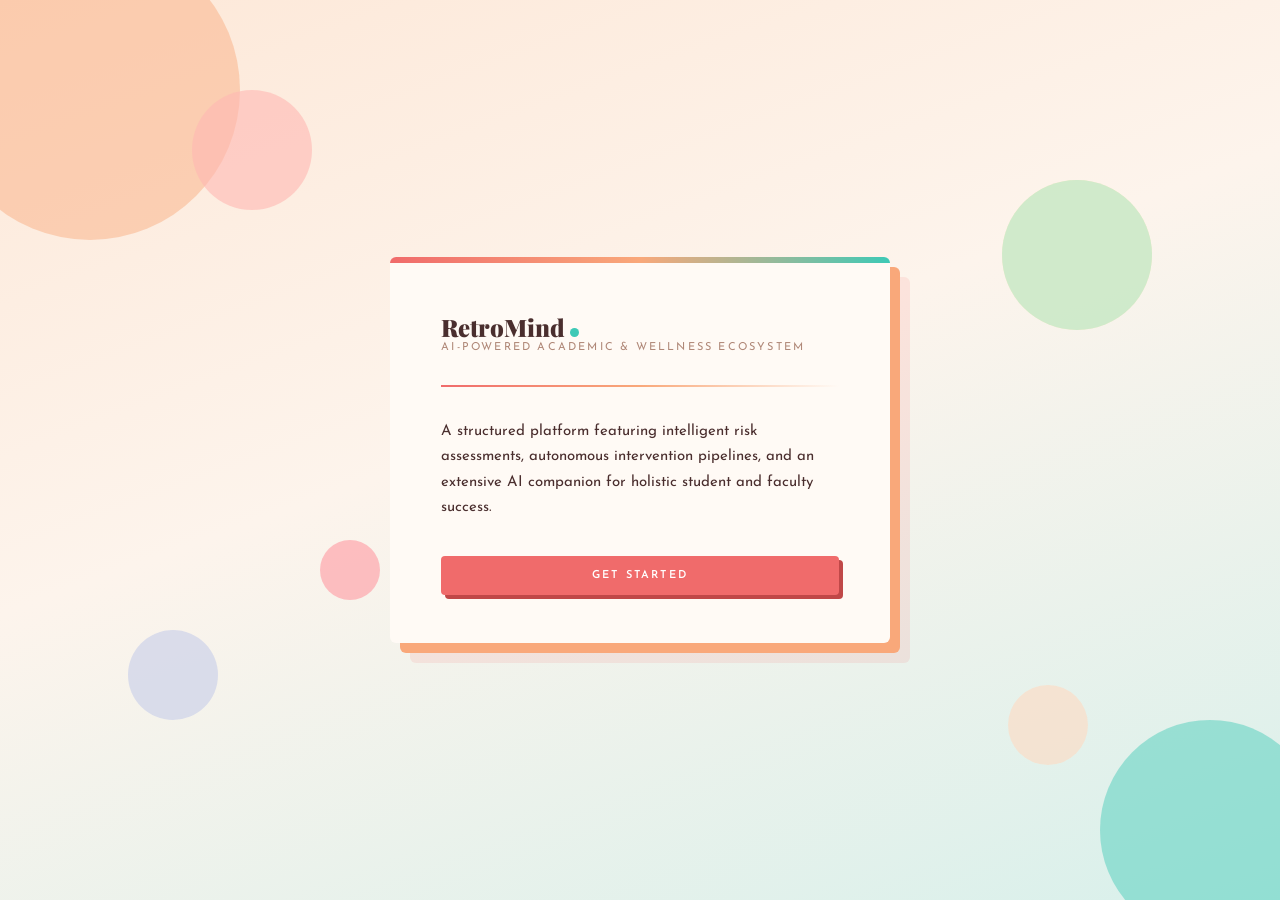
==== commit 01343dca: "Fix HTML encoding issues in index.html" ====
--- a/index.html
+++ b/index.html
@@ -276,7 +276,12 @@
       </div>
     </main>
   </section>
-
+<!-- Floating Background Shapes -->
+<div class="floating-shape shape-1"></div>
+<div class="floating-shape shape-2"></div>
+<div class="floating-shape shape-3"></div>
+<div class="floating-shape shape-4"></div>
+<div class="floating-shape shape-5"></div>
   <script src="script.js"></script>
 </body>
 </html>
--- a/style.css
+++ b/style.css
@@ -317,3 +317,75 @@
   overflow-y: auto;
   max-height: 560px;
 }
+/* Define the floating animation */
+@keyframes floatAnimation {
+  0% {
+    transform: translateY(0px) translateX(0px) rotate(0deg);
+  }
+  50% {
+    transform: translateY(-20px) translateX(15px) rotate(5deg);
+  }
+  100% {
+    transform: translateY(0px) translateX(0px) rotate(0deg);
+  }
+}
+
+/* Base style for floating decorative shapes */
+.floating-shape {
+  position: absolute;
+  border-radius: 50%;
+  opacity: 0.6;
+  z-index: 0; /* Keeps them behind your main card container */
+  pointer-events: none;
+  animation: floatAnimation 6s ease-in-out infinite;
+}
+
+/* Individual floating objects with different sizes, colors, and animation speeds */
+.shape-1 {
+  width: 120px;
+  height: 120px;
+  background: #ffb7b2;
+  top: 10%;
+  left: 15%;
+  animation-duration: 7s;
+}
+
+.shape-2 {
+  width: 80px;
+  height: 80px;
+  background: #ffdac1;
+  bottom: 15%;
+  right: 15%;
+  animation-duration: 5s;
+  animation-delay: 1s;
+}
+
+.shape-3 {
+  width: 150px;
+  height: 150px;
+  background: #b5ead7;
+  top: 20%;
+  right: 10%;
+  animation-duration: 9s;
+  animation-delay: 2s;
+}
+
+.shape-4 {
+  width: 90px;
+  height: 90px;
+  background: #c7ceea;
+  bottom: 20%;
+  left: 10%;
+  animation-duration: 6s;
+  animation-delay: 1.5s;
+}
+
+.shape-5 {
+  width: 60px;
+  height: 60px;
+  background: #ff9aa2;
+  top: 60%;
+  left: 25%;
+  animation-duration: 8s;
+  animation-delay: 0.5s;
+}
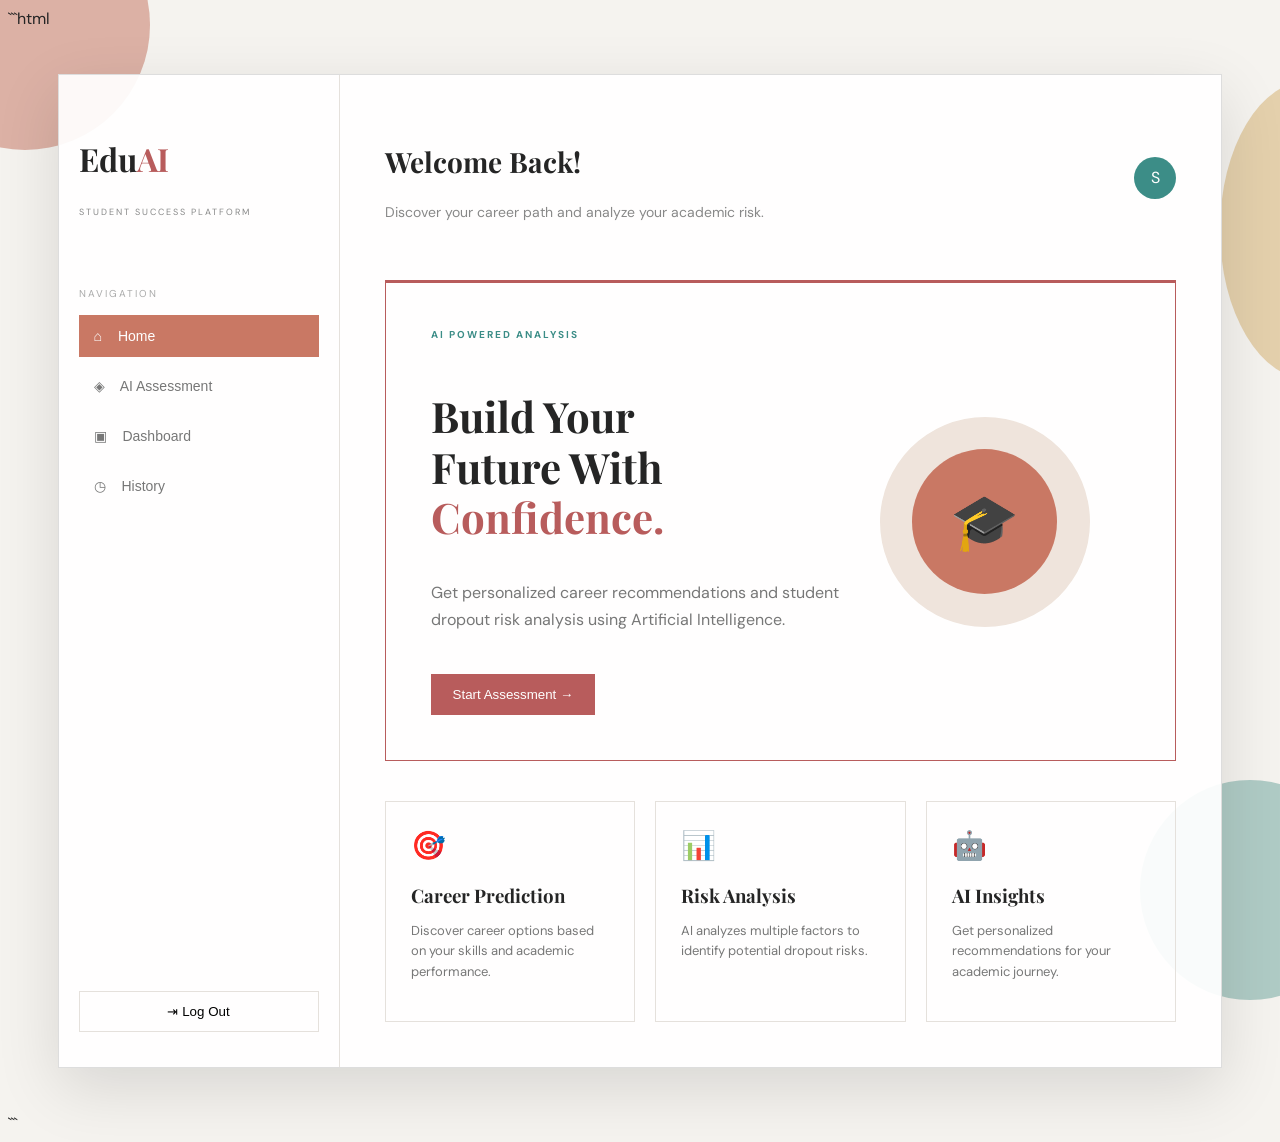
==== commit 143a3d9c: "Add files via upload" ====
--- a/index.html
+++ b/index.html
@@ -1,287 +1,1051 @@
+```html
 <!DOCTYPE html>
 <html lang="en">
+
 <head>
-  <meta charset="UTF-8">
-  <meta name="viewport" content="width=device-width, initial-scale=1.0">
-  <title>RetroMind - AI Academic & Wellness Platform</title>
-  <link rel="preconnect" href="https://fonts.googleapis.com">
-  <link rel="preconnect" href="https://fonts.gstatic.com" crossorigin>
-  <link href="https://fonts.googleapis.com/css2?family=Josefin+Sans:wght@400;600;700&family=Playfair+Display:wght@700;900&display=swap" rel="stylesheet">
-  <link rel="stylesheet" href="style.css">
+    <meta charset="UTF-8">
+
+    <meta name="viewport" content="width=device-width, initial-scale=1.0">
+
+    <title>EduAI - Student Analysis</title>
+
+    <link rel="stylesheet" href="style.css">
+
+    <!-- Google Font -->
+    <link rel="preconnect" href="https://fonts.googleapis.com">
+    <link rel="preconnect" href="https://fonts.gstatic.com" crossorigin>
+
+    <link href="https://fonts.googleapis.com/css2?family=DM+Sans:wght@400;500;600;700&family=Playfair+Display:wght@600;700&display=swap"
+        rel="stylesheet">
+
 </head>
+
 <body>
 
-  <!-- Background Floating Animated Shapes -->
-  <div class="shape s1"></div>
-  <div class="shape s2"></div>
-  <div class="shape s3"></div>
-
-  <!-- VIEW 1: LANDING PAGE -->
-  <section id="view-landing" class="view-section active">
-    <div class="landing-card">
-      <h1>RetroMind<span class="title-dot"></span></h1>
-      <div class="subtitle">AI-Powered Academic & Wellness Ecosystem</div>
-      <div class="divider"></div>
-      <p class="landing-desc">
-        A structured platform featuring intelligent risk assessments, autonomous intervention pipelines, and an extensive AI companion for holistic student and faculty success.
-      </p>
-      <button id="btn-get-started">Get Started</button>
+
+    <!-- Background Decorations -->
+
+    <div class="shape shape1"></div>
+    <div class="shape shape2"></div>
+    <div class="shape shape3"></div>
+
+
+    <div class="app-container">
+
+
+        <!-- ================= SIDEBAR ================= -->
+
+        <aside class="sidebar">
+
+            <div class="logo">
+
+                <h1>Edu<span>AI</span></h1>
+
+                <p>STUDENT SUCCESS PLATFORM</p>
+
+            </div>
+
+
+            <div class="menu-title">
+                NAVIGATION
+            </div>
+
+
+            <nav>
+
+                <button class="nav-item active"
+                    onclick="showSection('home', this)">
+
+                    <span>⌂</span>
+                    Home
+
+                </button>
+
+
+                <button class="nav-item"
+                    onclick="showSection('assessment', this)">
+
+                    <span>◈</span>
+                    AI Assessment
+
+                </button>
+
+
+                <button class="nav-item"
+                    onclick="showSection('dashboard', this)">
+
+                    <span>▣</span>
+                    Dashboard
+
+                </button>
+
+
+                <button class="nav-item"
+                    onclick="showSection('history', this)">
+
+                    <span>◷</span>
+                    History
+
+                </button>
+
+            </nav>
+
+
+            <div class="sidebar-bottom">
+
+                <button class="logout-btn">
+                    ⇥ Log Out
+                </button>
+
+            </div>
+
+        </aside>
+
+
+
+        <!-- ================= MAIN CONTENT ================= -->
+
+        <main class="main-content">
+
+
+            <!-- ================= HOME ================= -->
+
+            <section id="home" class="page-section active-section">
+
+                <div class="topbar">
+
+                    <div>
+
+                        <h2>Welcome Back!</h2>
+
+                        <p>
+                            Discover your career path and analyze your academic risk.
+                        </p>
+
+                    </div>
+
+
+                    <div class="profile">
+
+                        <div class="avatar">
+                            S
+                        </div>
+
+                    </div>
+
+                </div>
+
+
+                <div class="hero-card">
+
+                    <div class="hero-text">
+
+                        <span class="tag">
+                            AI POWERED ANALYSIS
+                        </span>
+
+                        <h1>
+                            Build Your <br>
+                            Future With <span>Confidence.</span>
+                        </h1>
+
+                        <p>
+
+                            Get personalized career recommendations and
+                            student dropout risk analysis using Artificial
+                            Intelligence.
+
+                        </p>
+
+
+                        <button class="primary-btn"
+                            onclick="startAssessment()">
+
+                            Start Assessment →
+
+                        </button>
+
+                    </div>
+
+
+                    <div class="hero-visual">
+
+                        <div class="circle-big">
+
+                            <div class="circle-inner">
+                                🎓
+                            </div>
+
+                        </div>
+
+                    </div>
+
+                </div>
+
+
+
+                <!-- FEATURES -->
+
+                <div class="feature-grid">
+
+
+                    <div class="feature-card">
+
+                        <div class="feature-icon">
+                            🎯
+                        </div>
+
+                        <h3>
+                            Career Prediction
+                        </h3>
+
+                        <p>
+                            Discover career options based on your skills
+                            and academic performance.
+                        </p>
+
+                    </div>
+
+
+                    <div class="feature-card">
+
+                        <div class="feature-icon">
+                            📊
+                        </div>
+
+                        <h3>
+                            Risk Analysis
+                        </h3>
+
+                        <p>
+                            AI analyzes multiple factors to identify
+                            potential dropout risks.
+                        </p>
+
+                    </div>
+
+
+                    <div class="feature-card">
+
+                        <div class="feature-icon">
+                            🤖
+                        </div>
+
+                        <h3>
+                            AI Insights
+                        </h3>
+
+                        <p>
+                            Get personalized recommendations for your
+                            academic journey.
+                        </p>
+
+                    </div>
+
+
+                </div>
+
+            </section>
+
+
+
+            <!-- ================= ASSESSMENT ================= -->
+
+            <section id="assessment" class="page-section">
+
+
+                <div class="page-header">
+
+                    <span class="tag">
+                        STEP BY STEP ANALYSIS
+                    </span>
+
+                    <h1>
+                        AI Student Assessment
+                    </h1>
+
+                    <p>
+                        Answer a few questions and let our AI analyze your profile.
+                    </p>
+
+                </div>
+
+
+
+                <!-- PROGRESS -->
+
+                <div class="progress-container">
+
+                    <div class="progress-info">
+
+                        <span id="stepText">
+                            Step 1 of 3
+                        </span>
+
+                        <span id="progressPercent">
+                            33%
+                        </span>
+
+                    </div>
+
+
+                    <div class="progress-bar">
+
+                        <div class="progress-fill"
+                            id="progressFill">
+
+                        </div>
+
+                    </div>
+
+                </div>
+
+
+
+                <!-- FORM CARD -->
+
+                <div class="assessment-card">
+
+
+                    <!-- STEP 1 -->
+
+                    <div class="form-step active" id="step1">
+
+                        <div class="step-title">
+
+                            <span>01</span>
+
+                            <div>
+
+                                <h2>
+                                    Basic Information
+                                </h2>
+
+                                <p>
+                                    Tell us about yourself.
+                                </p>
+
+                            </div>
+
+                        </div>
+
+
+                        <div class="form-grid">
+
+
+                            <div class="input-group">
+
+                                <label>
+                                    Full Name
+                                </label>
+
+                                <input
+                                    type="text"
+                                    id="name"
+                                    placeholder="Enter your name"
+                                >
+
+                            </div>
+
+
+
+                            <div class="input-group">
+
+                                <label>
+                                    Age
+                                </label>
+
+                                <input
+                                    type="number"
+                                    id="age"
+                                    placeholder="Enter age"
+                                >
+
+                            </div>
+
+
+
+                            <div class="input-group full-width">
+
+                                <label>
+                                    Academic Stream
+                                </label>
+
+                                <select id="stream">
+
+                                    <option value="">
+                                        Select your stream
+                                    </option>
+
+                                    <option value="Science">
+                                        Science
+                                    </option>
+
+                                    <option value="Commerce">
+                                        Commerce
+                                    </option>
+
+                                    <option value="Arts">
+                                        Arts
+                                    </option>
+
+                                </select>
+
+                            </div>
+
+
+                        </div>
+
+
+                        <div class="button-row">
+
+                            <button class="next-btn"
+                                onclick="nextStep(2)">
+
+                                Continue →
+
+                            </button>
+
+                        </div>
+
+                    </div>
+
+
+
+                    <!-- STEP 2 -->
+
+                    <div class="form-step" id="step2">
+
+
+                        <div class="step-title">
+
+                            <span>02</span>
+
+                            <div>
+
+                                <h2>
+                                    Academic Performance
+                                </h2>
+
+                                <p>
+                                    Enter your recent academic scores.
+                                </p>
+
+                            </div>
+
+                        </div>
+
+
+
+                        <div class="form-grid">
+
+
+                            <div class="input-group">
+
+                                <label>
+                                    Mathematics Score
+                                </label>
+
+                                <input
+                                    type="number"
+                                    id="math_score"
+                                    min="0"
+                                    max="100"
+                                    placeholder="0 - 100"
+                                >
+
+                            </div>
+
+
+
+                            <div class="input-group">
+
+                                <label>
+                                    Science Score
+                                </label>
+
+                                <input
+                                    type="number"
+                                    id="science_score"
+                                    min="0"
+                                    max="100"
+                                    placeholder="0 - 100"
+                                >
+
+                            </div>
+
+
+
+                            <div class="input-group">
+
+                                <label>
+                                    English Score
+                                </label>
+
+                                <input
+                                    type="number"
+                                    id="english_score"
+                                    min="0"
+                                    max="100"
+                                    placeholder="0 - 100"
+                                >
+
+                            </div>
+
+
+
+                            <div class="input-group">
+
+                                <label>
+                                    Computer Score
+                                </label>
+
+                                <input
+                                    type="number"
+                                    id="computer_score"
+                                    min="0"
+                                    max="100"
+                                    placeholder="0 - 100"
+                                >
+
+                            </div>
+
+
+                        </div>
+
+
+                        <div class="button-row">
+
+                            <button class="back-btn"
+                                onclick="previousStep(1)">
+
+                                ← Back
+
+                            </button>
+
+
+                            <button class="next-btn"
+                                onclick="nextStep(3)">
+
+                                Continue →
+
+                            </button>
+
+                        </div>
+
+
+                    </div>
+
+
+
+                    <!-- STEP 3 -->
+
+                    <div class="form-step" id="step3">
+
+
+                        <div class="step-title">
+
+                            <span>03</span>
+
+                            <div>
+
+                                <h2>
+                                    Student Risk Factors
+                                </h2>
+
+                                <p>
+                                    Help the AI understand your situation.
+                                </p>
+
+                            </div>
+
+                        </div>
+
+
+
+                        <div class="form-grid">
+
+
+                            <div class="input-group">
+
+                                <label>
+                                    Attendance Percentage
+                                </label>
+
+                                <input
+                                    type="number"
+                                    id="attendance"
+                                    min="0"
+                                    max="100"
+                                    placeholder="0 - 100"
+                                >
+
+                            </div>
+
+
+
+                            <div class="input-group">
+
+                                <label>
+                                    Daily Study Hours
+                                </label>
+
+                                <input
+                                    type="number"
+                                    id="study_hours"
+                                    min="0"
+                                    max="24"
+                                    placeholder="Hours per day"
+                                >
+
+                            </div>
+
+
+
+                            <div class="input-group">
+
+                                <label>
+                                    Financial Problems
+                                </label>
+
+                                <select id="financial_problem">
+
+                                    <option value="">
+                                        Select option
+                                    </option>
+
+                                    <option value="Yes">
+                                        Yes
+                                    </option>
+
+                                    <option value="No">
+                                        No
+                                    </option>
+
+                                </select>
+
+                            </div>
+
+
+
+                            <div class="input-group">
+
+                                <label>
+                                    Mental Stress Level
+                                </label>
+
+                                <select id="mental_stress">
+
+                                    <option value="">
+                                        Select level
+                                    </option>
+
+                                    <option value="Low">
+                                        Low
+                                    </option>
+
+                                    <option value="Medium">
+                                        Medium
+                                    </option>
+
+                                    <option value="High">
+                                        High
+                                    </option>
+
+                                </select>
+
+                            </div>
+
+
+
+                            <div class="input-group">
+
+                                <label>
+                                    Internet Access
+                                </label>
+
+                                <select id="internet_access">
+
+                                    <option value="">
+                                        Select option
+                                    </option>
+
+                                    <option value="Yes">
+                                        Yes
+                                    </option>
+
+                                    <option value="No">
+                                        No
+                                    </option>
+
+                                </select>
+
+                            </div>
+
+
+
+                            <div class="input-group">
+
+                                <label>
+                                    Parental Support
+                                </label>
+
+                                <select id="parental_support">
+
+                                    <option value="">
+                                        Select level
+                                    </option>
+
+                                    <option value="Low">
+                                        Low
+                                    </option>
+
+                                    <option value="Medium">
+                                        Medium
+                                    </option>
+
+                                    <option value="High">
+                                        High
+                                    </option>
+
+                                </select>
+
+                            </div>
+
+
+
+                            <div class="input-group full-width">
+
+                                <label>
+                                    Family Income
+                                </label>
+
+                                <select id="family_income">
+
+                                    <option value="">
+                                        Select income level
+                                    </option>
+
+                                    <option value="Low">
+                                        Low
+                                    </option>
+
+                                    <option value="Medium">
+                                        Medium
+                                    </option>
+
+                                    <option value="High">
+                                        High
+                                    </option>
+
+                                </select>
+
+                            </div>
+
+
+                        </div>
+
+
+
+                        <div class="button-row">
+
+                            <button class="back-btn"
+                                onclick="previousStep(2)">
+
+                                ← Back
+
+                            </button>
+
+
+                            <button class="analyze-btn"
+                                onclick="analyzeStudent()">
+
+                                ✦ Analyze With AI
+
+                            </button>
+
+                        </div>
+
+
+                    </div>
+
+
+                </div>
+
+
+            </section>
+
+
+
+            <!-- ================= DASHBOARD ================= -->
+
+            <section id="dashboard" class="page-section">
+
+
+                <div class="page-header">
+
+                    <span class="tag">
+                        AI RESULT
+                    </span>
+
+                    <h1>
+                        Your Analysis Report
+                    </h1>
+
+                    <p>
+                        Personalized insights generated by our AI models.
+                    </p>
+
+                </div>
+
+
+                <div id="emptyDashboard"
+                    class="empty-state">
+
+                    <div class="empty-icon">
+                        📊
+                    </div>
+
+                    <h2>
+                        No Analysis Yet
+                    </h2>
+
+                    <p>
+                        Complete the AI assessment to view your results.
+                    </p>
+
+                    <button class="primary-btn"
+                        onclick="startAssessment()">
+
+                        Start Assessment
+
+                    </button>
+
+                </div>
+
+
+
+                <div id="resultDashboard"
+                    class="result-dashboard hidden">
+
+
+                    <!-- TOP RESULT CARDS -->
+
+                    <div class="result-grid">
+
+
+                        <div class="result-box career-box">
+
+                            <div class="result-label">
+
+                                🎯 RECOMMENDED CAREER
+
+                            </div>
+
+                            <h2 id="careerResult">
+
+                                -
+
+                            </h2>
+
+                            <p>
+
+                                Based on your academic profile
+                                and subject performance.
+
+                            </p>
+
+
+                            <div class="confidence">
+
+                                <span>
+                                    Career Match
+                                </span>
+
+                                <strong id="careerConfidence">
+
+                                    0%
+
+                                </strong>
+
+                            </div>
+
+
+                        </div>
+
+
+
+                        <div class="result-box risk-box">
+
+                            <div class="result-label">
+
+                                ⚠ DROPOUT RISK
+
+                            </div>
+
+                            <h2 id="riskResult">
+
+                                -
+
+                            </h2>
+
+                            <p>
+
+                                Based on attendance, study patterns
+                                and other risk factors.
+
+                            </p>
+
+
+                            <div class="confidence">
+
+                                <span>
+                                    AI Confidence
+                                </span>
+
+                                <strong id="riskConfidence">
+
+                                    0%
+
+                                </strong>
+
+                            </div>
+
+
+                        </div>
+
+
+                    </div>
+
+
+
+                    <!-- INSIGHTS -->
+
+                    <div class="insight-card">
+
+                        <h2>
+                            🤖 AI Recommendation
+                        </h2>
+
+                        <p id="aiRecommendation">
+
+                            Complete your assessment to get
+                            personalized recommendations.
+
+                        </p>
+
+                    </div>
+
+
+
+                    <div class="action-row">
+
+                        <button class="back-btn"
+                            onclick="startAssessment()">
+
+                            Retake Assessment
+
+                        </button>
+
+
+                        <button class="next-btn"
+                            onclick="showSection('history')">
+
+                            View History →
+
+                        </button>
+
+                    </div>
+
+
+                </div>
+
+
+            </section>
+
+
+
+            <!-- ================= HISTORY ================= -->
+
+            <section id="history" class="page-section">
+
+
+                <div class="page-header">
+
+                    <span class="tag">
+                        DATABASE RECORDS
+                    </span>
+
+                    <h1>
+                        Student Analysis History
+                    </h1>
+
+                    <p>
+                        Previously analyzed student records.
+                    </p>
+
+                </div>
+
+
+                <div class="history-card">
+
+                    <button class="load-btn"
+                        onclick="loadStudents()">
+
+                        ↻ Load Student Records
+
+                    </button>
+
+
+                    <div id="studentList">
+
+                        <p class="history-message">
+
+                            Click the button above to load records
+                            from the database.
+
+                        </p>
+
+                    </div>
+
+                </div>
+
+
+            </section>
+
+
+        </main>
+
+
     </div>
-  </section>
-
-  <!-- VIEW 2: LOGIN / ROLE SELECTION -->
-  <section id="view-role-select" class="view-section">
-    <div class="retro-card">
-      <button class="back-link" id="back-to-landing">← Back</button>
-      <h2>Select Role<span class="title-dot"></span></h2>
-      <div class="subtitle">Choose your access portal</div>
-      <div class="divider"></div>
-      <div class="role-grid">
-        <button class="role-btn" data-role="student">Student Portal</button>
-        <button class="role-btn" data-role="faculty">Faculty Portal</button>
-      </div>
+
+
+    <!-- LOADING MODAL -->
+
+    <div id="loadingModal"
+        class="loading-modal hidden">
+
+        <div class="loader-box">
+
+            <div class="loader"></div>
+
+            <h2>
+                AI is analyzing...
+            </h2>
+
+            <p>
+                Processing student information
+            </p>
+
+        </div>
+
     </div>
-  </section>
-
-  <!-- VIEW 3: DYNAMIC REGISTRATION / LOGIN FORM -->
-  <section id="view-auth-form" class="view-section">
-    <div class="retro-card">
-      <button class="back-link" id="back-to-role">← Back</button>
-      <h2 id="form-title">Portal Login<span class="title-dot"></span></h2>
-      <div class="subtitle" id="form-subtitle">Enter your credentials</div>
-      <div class="divider"></div>
-      
-      <form id="login-form">
-        <div class="form-group">
-          <label>Full Name</label>
-          <input type="text" id="input-name" required placeholder="e.g. Jane Doe">
-        </div>
-        <div class="form-row">
-          <div class="form-group">
-            <label id="id-label">Student ID</label>
-            <input type="text" id="input-id" required placeholder="e.g. STU-8492">
-          </div>
-          <div class="form-group">
-            <label>Department / Year</label>
-            <input type="text" id="input-dept" required placeholder="e.g. Computer Science / Year 3">
-          </div>
-        </div>
-        <div class="form-group">
-          <label>Institutional Email</label>
-          <input type="email" id="input-email" required placeholder="name@university.edu">
-        </div>
-        <button type="submit" id="btn-submit-auth">Launch Dashboard</button>
-      </form>
-    </div>
-  </section>
-
-  <!-- VIEW 4: STUDENT DASHBOARD -->
-  <section id="view-student-dash" class="dashboard-layout view-section">
-    <aside class="sidebar">
-      <div>
-        <div class="sidebar-brand">RetroMind<span class="title-dot"></span></div>
-        <div class="session-box">
-          <strong id="session-student-name">Student Name</strong>
-          <span id="session-student-meta">ID: STU-0000</span>
-        </div>
-        <div class="sidebar-links">
-          <button class="nav-link active" data-tab="stud-profile">1. Profile</button>
-          <button class="nav-link" data-tab="stud-risk">2. Risk Score</button>
-          <button class="nav-link" data-tab="stud-ai">3. AI Counselor</button>
-          <button class="nav-link" data-tab="stud-support">4. Support Plan</button>
-        </div>
-      </div>
-      <button class="logout-btn" id="logout-student">Log Out</button>
-    </aside>
-
-    <main class="main-content">
-      <header class="dash-header">
-        <h2 id="stud-header-title">Student Profile</h2>
-        <span class="role-badge">Student Portal</span>
-      </header>
-
-      <!-- Tab 1: Profile -->
-      <div class="tab-card active-tab" id="tab-stud-profile">
-        <h3>Academic Identity & Details</h3>
-        <div class="divider"></div>
-        <p class="landing-desc">Manage your core institutional profile, registered coursework, and wellness markers.</p>
-        <div class="form-row">
-          <div class="form-group"><label>Current GPA</label><input type="text" value="3.82 / 4.0" readonly></div>
-          <div class="form-group"><label>Advisor Assigned</label><input type="text" value="Dr. Alistair Vance" readonly></div>
-        </div>
-        <div class="form-group"><label>Wellness Index</label><input type="text" value="Stable (84/100)" readonly></div>
-      </div>
-
-      <!-- Tab 2: Risk Score -->
-      <div class="tab-card" id="tab-stud-risk" style="display:none;">
-        <h3>Predictive Risk Score & Analytics</h3>
-        <div class="divider"></div>
-        <p class="landing-desc">AI-calculated holistic indicator based on attendance, grade trajectory, and sentiment analysis.</p>
-        <div style="background:var(--cream); padding:20px; border-radius:4px; border:1px solid #e8d8cc; text-align:center; margin-bottom:15px;">
-          <h1 style="font-size:42px; color:var(--teal);">Low Risk (14%)</h1>
-          <p style="font-size:12px; text-transform:uppercase; letter-spacing:0.1em; color:var(--muted); margin-top:5px;">Academic standing is optimal</p>
-        </div>
-        <button id="btn-recalc-risk">Run AI Diagnostic Refresh</button>
-      </div>
-
-      <!-- Tab 3: AI Counselor -->
-      <div class="tab-card" id="tab-stud-ai" style="display:none; display:flex; flex-direction:column; height:450px;">
-        <h3>Extensive AI Wellness & Academic Counselor</h3>
-        <div class="divider" style="margin-bottom:10px;"></div>
-        <div id="ai-chat-box" style="flex-grow:1; background:#fff; border:1px solid #e8d8cc; border-radius:4px; padding:15px; overflow-y:auto; margin-bottom:12px; font-size:13px; line-height:1.5;">
-          <div style="margin-bottom:10px;"><strong>AI Counselor:</strong> Hello! I am your extensive AI companion. Ask me anything regarding time management, burnout prevention, or course material assistance.</div>
-        </div>
-        <div style="display:flex; gap:8px;">
-          <input type="text" id="ai-chat-input" placeholder="Type your query to the AI..." style="flex-grow:1; padding:10px; border:1px solid #e8d8cc; border-radius:3px; outline:none; font-family:'Josefin Sans'; font-size:13px;">
-          <button id="ai-chat-send" style="width:100px; padding:10px;">Send</button>
-        </div>
-      </div>
-
-      <!-- Tab 4: Support Plan -->
-      <div class="tab-card" id="tab-stud-support" style="display:none;">
-        <h3>Generated Support Plan</h3>
-        <div class="divider"></div>
-        <p class="landing-desc">Autonomous recommendations compiled by RetroMind AI to optimize your term success.</p>
-        <ul style="padding-left:20px; font-size:14px; line-height:1.8; color:var(--warm);">
-          <li>Maintain current study hours for Advanced Algorithms.</li>
-          <li>Optional peer mentorship session available on Thursday.</li>
-          <li>Sleep hygiene optimization protocol active.</li>
-        </ul>
-      </div>
-    </main>
-  </section>
-
-  <!-- VIEW 5: FACULTY DASHBOARD -->
-  <section id="view-faculty-dash" class="dashboard-layout view-section">
-    <aside class="sidebar">
-      <div>
-        <div class="sidebar-brand">RetroMind<span class="title-dot"></span></div>
-        <div class="session-box">
-          <strong id="session-faculty-name">Faculty Name</strong>
-          <span id="session-faculty-meta">Dept: Faculty Lead</span>
-        </div>
-        <div class="sidebar-links">
-          <button class="nav-link active" data-tab="fac-students">1. Students</button>
-          <button class="nav-link" data-tab="fac-risk">2. Risk Overview</button>
-          <button class="nav-link" data-tab="fac-reports">3. AI Reports</button>
-          <button class="nav-link" data-tab="fac-details">4. Student Details</button>
-          <button class="nav-link" data-tab="fac-intervention">5. Intervention Plan</button>
-          <button class="nav-link" data-tab="fac-progress">6. Progress Tracking</button>
-        </div>
-      </div>
-      <button class="logout-btn" id="logout-faculty">Log Out</button>
-    </aside>
-
-    <main class="main-content">
-      <header class="dash-header">
-        <h2 id="fac-header-title">Student Cohort Roster</h2>
-        <span class="role-badge">Faculty Portal</span>
-      </header>
-
-      <!-- Tab 1: Students -->
-      <div class="tab-card active-tab" id="tab-fac-students">
-        <h3>Enrolled Students Directory</h3>
-        <div class="divider"></div>
-        <p class="landing-desc">Comprehensive roster of students under your advisory and teaching supervision.</p>
-        <table style="width:100%; border-collapse:collapse; font-size:13px; text-align:left;">
-          <thead>
-            <tr style="border-bottom:2px solid #e8d8cc; color:var(--muted);">
-              <th style="padding:8px;">Name</th>
-              <th style="padding:8px;">ID</th>
-              <th style="padding:8px;">Status</th>
-              <th style="padding:8px;">Action</th>
-            </tr>
-          </thead>
-          <tbody>
-            <tr style="border-bottom:1px solid #f2ede4;">
-              <td style="padding:10px;">Marcus Brody</td>
-              <td>STU-1049</td>
-              <td><span style="color:var(--teal); font-weight:bold;">Stable</span></td>
-              <td><button style="width:auto; padding:5px 10px; font-size:10px;" onclick="switchFacTab('fac-details')">Inspect</button></td>
-            </tr>
-            <tr style="border-bottom:1px solid #f2ede4;">
-              <td style="padding:10px;">Elena Fisher</td>
-              <td>STU-1082</td>
-              <td><span style="color:var(--coral); font-weight:bold;">At-Risk</span></td>
-              <td><button style="width:auto; padding:5px 10px; font-size:10px;" onclick="switchFacTab('fac-details')">Inspect</button></td>
-            </tr>
-          </tbody>
-        </table>
-      </div>
-
-      <!-- Tab 2: Risk Overview -->
-      <div class="tab-card" id="tab-fac-risk" style="display:none;">
-        <h3>Cohort Risk Analytics Matrix</h3>
-        <div class="divider"></div>
-        <p class="landing-desc">AI clustering breakdown identifying engagement drop-offs and academic friction points across cohorts.</p>
-        <div class="form-row">
-          <div style="background:var(--cream); padding:15px; border-radius:4px; border:1px solid #e8d8cc;">
-            <strong>High Risk Cohort</strong>
-            <p style="font-size:24px; font-family:'Playfair Display'; color:var(--coral); margin-top:5px;">4.2%</p>
-          </div>
-          <div style="background:var(--cream); padding:15px; border-radius:4px; border:1px solid #e8d8cc;">
-            <strong>Moderate Risk</strong>
-            <p style="font-size:24px; font-family:'Playfair Display'; color:var(--peach); margin-top:5px;">12.8%</p>
-          </div>
-        </div>
-      </div>
-
-      <!-- Tab 3: AI Reports -->
-      <div class="tab-card" id="tab-fac-reports" style="display:none;">
-        <h3>Extensive AI Diagnostic & Summary Reports</h3>
-        <div class="divider"></div>
-        <p class="landing-desc">Synthesized summaries generated overnight by RetroMind AI core models.</p>
-        <div style="background:#fff; padding:15px; border:1px solid #e8d8cc; border-radius:4px; font-size:13px; line-height:1.6;">
-          <strong>Weekly Synthesis Report #42:</strong> Overall engagement has increased by 3.4%. Mid-term submissions in Section B indicate a need for supplementary tutoring in data structures. AI has auto-flagged 2 candidates for early intervention.
-        </div>
-      </div>
-
-      <!-- Tab 4: Student Details -->
-      <div class="tab-card" id="tab-fac-details" style="display:none;">
-        <h3>Individual Student Deep-Dive</h3>
-        <div class="divider"></div>
-        <p class="landing-desc">Detailed telemetry, attendance metrics, and historical performance logs.</p>
-        <div class="form-group"><label>Selected Student</label><input type="text" value="Elena Fisher (STU-1082)" readonly></div>
-        <div class="form-row">
-          <div class="form-group"><label>Attendance Rate</label><input type="text" value="72%" readonly></div>
-          <div class="form-group"><label>Assignment Completion</label><input type="text" value="65%" readonly></div>
-        </div>
-      </div>
-
-      <!-- Tab 5: Intervention Plan -->
-      <div class="tab-card" id="tab-fac-intervention" style="display:none;">
-        <h3>Autonomous Intervention Plan Builder</h3>
-        <div class="divider"></div>
-        <p class="landing-desc">AI-recommended action blueprints tailored to reverse academic decline.</p>
-        <div class="form-group">
-          <label>Intervention Protocol</label>
-          <select style="width:100%; padding:11px; background:#fff; border:1px solid #e8d8cc; border-radius:3px; font-family:'Josefin Sans'; font-size:13px;">
-            <option>Mandatory Bi-Weekly Advising Check-in</option>
-            <option>Peer Study Group Assignment</option>
-            <option>Counseling Wellness Referral</option>
-          </select>
-        </div>
-        <button id="btn-deploy-intervention">Deploy AI Intervention Plan</button>
-      </div>
-
-      <!-- Tab 6: Progress Tracking -->
-      <div class="tab-card" id="tab-fac-progress" style="display:none;">
-        <h3>Longitudinal Progress Tracking</h3>
-        <div class="divider"></div>
-        <p class="landing-desc">Real-time telemetry measuring student recovery and milestone achievement post-intervention.</p>
-        <div style="background:var(--cream); padding:15px; border-radius:4px; border:1px solid #e8d8cc; font-size:13px; line-height:1.6;">
-          <strong>Status: Active Tracking</strong><br>
-          Student Elena Fisher has completed 2 of 4 milestone check-ins with positive trajectory shift (+14% engagement).
-        </div>
-      </div>
-    </main>
-  </section>
-<!-- Floating Background Shapes -->
-<div class="floating-shape shape-1"></div>
-<div class="floating-shape shape-2"></div>
-<div class="floating-shape shape-3"></div>
-<div class="floating-shape shape-4"></div>
-<div class="floating-shape shape-5"></div>
-  <script src="script.js"></script>
+
+
+    <script src="script.js"></script>
+
+
 </body>
+
 </html>
+```
--- a/style.css
+++ b/style.css
@@ -1,391 +1,730 @@
+```css
+/* ===============================
+   GLOBAL
+================================ */
+
 * {
-  box-sizing: border-box;
-  margin: 0;
-  padding: 0;
+    margin: 0;
+    padding: 0;
+    box-sizing: border-box;
 }
 
 :root {
-  --peach: #f9a87a;
-  --coral: #f06b6b;
-  --teal: #3ec9b6;
-  --mint: #a8e6d8;
-  --lemon: #f9e07a;
-  --cream: #fdf4ec;
-  --warm: #4a2e2e;
-  --muted: #b08878;
-  --card-bg: #fffaf5;
+    --primary: #b85c5c;
+    --primary-dark: #8f4242;
+    --secondary: #3c8d87;
+    --dark: #252525;
+    --text: #555;
+    --light: #f8f7f4;
+    --border: #e5e1dc;
 }
 
 body {
-  min-height: 100vh;
-  background: linear-gradient(160deg, #fde8d8 0%, #fdf4ec 45%, #d8f0eb 100%);
-  font-family: "Josefin Sans", sans-serif;
-  color: var(--warm);
-  display: flex;
-  align-items: center;
-  justify-content: center;
-  overflow-x: hidden;
-  position: relative;
-}
-
-/* Floating Shapes with Smooth Movement Animations */
+    font-family: "DM Sans", sans-serif;
+    background: #f5f3ef;
+    color: var(--dark);
+    min-height: 100vh;
+    overflow-x: hidden;
+}
+
+
+/* ===============================
+   BACKGROUND SHAPES
+================================ */
+
 .shape {
-  position: fixed;
-  border-radius: 50%;
-  opacity: 0.45;
-  pointer-events: none;
-  z-index: 0;
-}
-.s1 { 
-  width: 300px; 
-  height: 300px; 
-  background: var(--peach); 
-  top: -60px; 
-  left: -60px; 
-  animation: floatShape1 12s ease-in-out infinite alternate;
-}
-.s2 { 
-  width: 220px; 
-  height: 220px; 
-  background: var(--teal); 
-  bottom: -40px; 
-  right: -40px; 
-  animation: floatShape2 15s ease-in-out infinite alternate;
-}
-.s3 { 
-  width: 150px; 
-  height: 150px; 
-  background: var(--lemon); 
-  top: 20%; 
-  right: 10%; 
-  animation: floatShape3 9s ease-in-out infinite alternate;
-}
-
-@keyframes floatShape1 {
-  0% { transform: translate(0, 0) scale(1); }
-  50% { transform: translate(35px, 25px) scale(1.05); }
-  100% { transform: translate(-20px, 40px) scale(0.95); }
-}
-
-@keyframes floatShape2 {
-  0% { transform: translate(0, 0) scale(1); }
-  50% { transform: translate(-30px, -35px) scale(1.08); }
-  100% { transform: translate(25px, -20px) scale(0.92); }
-}
-
-@keyframes floatShape3 {
-  0% { transform: translate(0, 0) rotate(0deg); }
-  50% { transform: translate(-25px, 30px) rotate(15deg); }
-  100% { transform: translate(30px, -25px) rotate(-15deg); }
-}
-
-/* View Control */
-.view-section {
-  display: none;
-  width: 100%;
-  justify-content: center;
-  align-items: center;
-  z-index: 1;
-}
-.view-section.active {
-  display: flex;
-}
-
-/* Retro Card Style - Spatial & Airy */
-.retro-card, .landing-card {
-  background: var(--card-bg);
-  border-radius: 6px;
-  padding: 3.5rem 3.2rem 3rem;
-  box-shadow: 10px 10px 0 var(--peach), 20px 20px 0 rgba(240, 107, 107, 0.12);
-  position: relative;
-  width: 100%;
-  max-width: 500px;
-}
-.retro-card::before, .landing-card::before {
-  content: "";
-  position: absolute;
-  top: 0; left: 0; right: 0;
-  height: 6px;
-  background: linear-gradient(90deg, var(--coral), var(--peach), var(--teal));
-  border-radius: 6px 6px 0 0;
-}
-
-h1, h2, h3 {
-  font-family: "Playfair Display", serif;
-  color: var(--warm);
-  font-weight: 900;
-  line-height: 1.2;
-}
-.title-dot {
-  display: inline-block;
-  width: 9px; height: 9px;
-  background: var(--teal);
-  border-radius: 50%;
-  margin-left: 5px;
-}
-.subtitle {
-  font-size: 11px;
-  letter-spacing: 0.2em;
-  text-transform: uppercase;
-  color: var(--muted);
-  margin-bottom: 2rem;
-}
-.divider {
-  height: 2px;
-  background: linear-gradient(90deg, var(--coral), var(--peach), transparent);
-  margin-bottom: 2rem;
-}
-
-.landing-desc {
-  font-size: 15px;
-  line-height: 1.7;
-  margin-bottom: 2.2rem;
-  color: var(--warm);
-}
-
-/* Buttons & Inputs */
-button {
-  width: 100%;
-  padding: 14px;
-  font-family: "Josefin Sans", sans-serif;
-  font-size: 11px;
-  font-weight: 600;
-  letter-spacing: 0.2em;
-  text-transform: uppercase;
-  color: #fff;
-  background: var(--coral);
-  border: none;
-  border-radius: 4px;
-  cursor: pointer;
-  box-shadow: 4px 4px 0 #c04848;
-  transition: all 0.1s ease;
-}
-button:hover { background: #e85c5c; transform: translate(1px, 1px); box-shadow: 3px 3px 0 #c04848; }
-
-.role-grid {
-  display: flex;
-  flex-direction: column;
-  gap: 14px;
-}
-.role-btn {
-  background: var(--warm);
-  box-shadow: 4px 4px 0 var(--muted);
-}
-.back-link {
-  background: none;
-  border: none;
-  color: var(--muted);
-  box-shadow: none;
-  width: auto;
-  padding: 0;
-  margin-bottom: 14px;
-  font-size: 10px;
-  letter-spacing: 0.15em;
-  text-transform: uppercase;
-  cursor: pointer;
-}
-
-/* Form Groups & Inputs */
-.form-group {
-  margin-bottom: 18px;
-  text-align: left;
-}
-.form-group label {
-  display: block;
-  font-size: 10px;
-  letter-spacing: 0.15em;
-  text-transform: uppercase;
-  color: var(--muted);
-  margin-bottom: 6px;
-  font-weight: 600;
-}
-.form-group input, .form-group select {
-  width: 100%;
-  padding: 13px 14px;
-  background: #fff;
-  border: 1px solid #e8d8cc;
-  border-radius: 4px;
-  font-family: "Josefin Sans", sans-serif;
-  font-size: 14px;
-  color: var(--warm);
-  outline: none;
-  box-shadow: inset 2px 2px 0 rgba(0,0,0,0.03);
-}
-.form-group input:focus, .form-group select:focus {
-  border-color: var(--teal);
-}
-.form-row {
-  display: grid;
-  grid-template-columns: 1fr 1fr;
-  gap: 12px;
-}
-
-/* Dashboard Layout */
-.dashboard-layout {
-  max-width: 1150px;
-  width: 95%;
-  margin: auto;
-  display: none;
-  gap: 28px;
-  padding: 20px;
-  align-items: stretch;
-  justify-content: center;
-}
-.dashboard-layout.active {
-  display: flex;
-}
+    position: fixed;
+    border-radius: 50%;
+    opacity: 0.55;
+    z-index: -1;
+}
+
+.shape1 {
+    width: 250px;
+    height: 250px;
+    background: #c77b68;
+    top: -100px;
+    left: -100px;
+}
+
+.shape2 {
+    width: 180px;
+    height: 300px;
+    background: #d5b276;
+    top: 80px;
+    right: -120px;
+}
+
+.shape3 {
+    width: 220px;
+    height: 220px;
+    background: #75aaa2;
+    bottom: -100px;
+    right: -80px;
+}
+
+
+/* ===============================
+   MAIN APP
+================================ */
+
+.app-container {
+    width: min(1200px, 92%);
+    min-height: 90vh;
+    margin: 5vh auto;
+    display: flex;
+    background: rgba(255, 255, 255, 0.92);
+    border: 1px solid #ddd;
+    box-shadow: 0 20px 60px rgba(0, 0, 0, 0.12);
+}
+
+
+/* ===============================
+   SIDEBAR
+================================ */
 
 .sidebar {
-  width: 280px;
-  background: var(--card-bg);
-  padding: 2.5rem 1.8rem;
-  border-radius: 6px;
-  box-shadow: 8px 8px 0 var(--peach);
-  display: flex;
-  flex-direction: column;
-  justify-content: space-between;
-}
-.sidebar-brand {
-  font-family: "Playfair Display", serif;
-  font-size: 24px;
-  font-weight: 900;
-  margin-bottom: 2rem;
-}
-.sidebar-links {
-  display: flex;
-  flex-direction: column;
-  gap: 10px;
-  flex-grow: 1;
-}
-.nav-link {
-  background: transparent;
-  color: var(--warm);
-  border: 1px solid #e8d8cc;
-  box-shadow: none;
-  text-align: left;
-  padding: 12px 16px;
-  font-size: 11px;
-  width: 100%;
-  border-radius: 4px;
-}
-.nav-link:hover, .nav-link.active {
-  background: var(--peach);
-  color: #fff;
-  border-color: var(--peach);
-  transform: none;
-  box-shadow: none;
-}
+    width: 240px;
+    min-height: 90vh;
+    border-right: 1px solid var(--border);
+    padding: 35px 20px;
+    display: flex;
+    flex-direction: column;
+}
+
+.logo {
+    margin-bottom: 60px;
+}
+
+.logo h1 {
+    font-family: "Playfair Display", serif;
+    font-size: 32px;
+    font-weight: 700;
+}
+
+.logo h1 span {
+    color: var(--primary);
+}
+
+.logo p {
+    font-size: 9px;
+    letter-spacing: 2px;
+    color: #888;
+    margin-top: 5px;
+}
+
+.menu-title {
+    font-size: 10px;
+    letter-spacing: 2px;
+    color: #aaa;
+    margin-bottom: 15px;
+}
+
+.sidebar nav {
+    display: flex;
+    flex-direction: column;
+    gap: 8px;
+}
+
+.nav-item {
+    border: none;
+    background: transparent;
+    text-align: left;
+    padding: 13px 15px;
+    font-size: 14px;
+    cursor: pointer;
+    color: #777;
+    transition: 0.3s;
+}
+
+.nav-item span {
+    margin-right: 12px;
+}
+
+.nav-item:hover {
+    background: #f3eeea;
+    color: var(--primary);
+}
+
+.nav-item.active {
+    background: #c97864;
+    color: white;
+}
+
+.sidebar-bottom {
+    margin-top: auto;
+}
+
 .logout-btn {
-  background: #d9534f;
-  box-shadow: 3px 3px 0 #a94442;
-}
+    width: 100%;
+    padding: 12px;
+    border: 1px solid var(--border);
+    background: transparent;
+    cursor: pointer;
+}
+
+
+/* ===============================
+   MAIN CONTENT
+================================ */
 
 .main-content {
-  flex-grow: 1;
-  display: flex;
-  flex-direction: column;
-  gap: 20px;
-  max-width: 820px;
-}
-.dash-header {
-  background: var(--card-bg);
-  padding: 1.5rem 2.5rem;
-  border-radius: 6px;
-  box-shadow: 6px 6px 0 var(--peach);
-  display: flex;
-  justify-content: space-between;
-  align-items: center;
-}
-.role-badge {
-  background: var(--teal);
-  color: #fff;
-  padding: 6px 12px;
-  border-radius: 3px;
-  font-size: 10px;
-  letter-spacing: 0.1em;
-  text-transform: uppercase;
-}
-.tab-card {
-  max-width: none;
-  box-shadow: 8px 8px 0 var(--peach);
-  min-height: 420px;
-  background: var(--card-bg);
-  padding: 2.5rem;
-  border-radius: 6px;
-  position: relative;
-  text-align: left;
-  overflow-y: auto;
-  max-height: 560px;
-}
-/* Define the floating animation */
-@keyframes floatAnimation {
-  0% {
-    transform: translateY(0px) translateX(0px) rotate(0deg);
-  }
-  50% {
-    transform: translateY(-20px) translateX(15px) rotate(5deg);
-  }
-  100% {
-    transform: translateY(0px) translateX(0px) rotate(0deg);
-  }
-}
-
-/* Base style for floating decorative shapes */
-.floating-shape {
-  position: absolute;
-  border-radius: 50%;
-  opacity: 0.6;
-  z-index: 0; /* Keeps them behind your main card container */
-  pointer-events: none;
-  animation: floatAnimation 6s ease-in-out infinite;
-}
-
-/* Individual floating objects with different sizes, colors, and animation speeds */
-.shape-1 {
-  width: 120px;
-  height: 120px;
-  background: #ffb7b2;
-  top: 10%;
-  left: 15%;
-  animation-duration: 7s;
-}
-
-.shape-2 {
-  width: 80px;
-  height: 80px;
-  background: #ffdac1;
-  bottom: 15%;
-  right: 15%;
-  animation-duration: 5s;
-  animation-delay: 1s;
-}
-
-.shape-3 {
-  width: 150px;
-  height: 150px;
-  background: #b5ead7;
-  top: 20%;
-  right: 10%;
-  animation-duration: 9s;
-  animation-delay: 2s;
-}
-
-.shape-4 {
-  width: 90px;
-  height: 90px;
-  background: #c7ceea;
-  bottom: 20%;
-  left: 10%;
-  animation-duration: 6s;
-  animation-delay: 1.5s;
-}
-
-.shape-5 {
-  width: 60px;
-  height: 60px;
-  background: #ff9aa2;
-  top: 60%;
-  left: 25%;
-  animation-duration: 8s;
-  animation-delay: 0.5s;
-}
+    flex: 1;
+    padding: 45px;
+    min-width: 0;
+}
+
+.page-section {
+    display: none;
+}
+
+.active-section {
+    display: block;
+}
+
+
+/* ===============================
+   TOP BAR
+================================ */
+
+.topbar {
+    display: flex;
+    justify-content: space-between;
+    align-items: center;
+    margin-bottom: 45px;
+}
+
+.topbar h2 {
+    font-family: "Playfair Display", serif;
+    font-size: 28px;
+}
+
+.topbar p {
+    margin-top: 7px;
+    color: #888;
+    font-size: 14px;
+}
+
+.avatar {
+    width: 42px;
+    height: 42px;
+    background: var(--secondary);
+    color: white;
+    border-radius: 50%;
+    display: grid;
+    place-items: center;
+}
+
+
+/* ===============================
+   HERO
+================================ */
+
+.hero-card {
+    min-height: 350px;
+    display: grid;
+    grid-template-columns: 1.4fr 1fr;
+    border-top: 3px solid var(--primary);
+    border-right: 1px solid var(--primary);
+    border-bottom: 1px solid var(--primary);
+    border-left: 1px solid var(--primary);
+    padding: 45px;
+    margin-bottom: 40px;
+}
+
+.hero-text {
+    display: flex;
+    flex-direction: column;
+    justify-content: center;
+}
+
+.tag {
+    display: inline-block;
+    width: fit-content;
+    font-size: 10px;
+    letter-spacing: 2px;
+    color: var(--secondary);
+    font-weight: bold;
+    margin-bottom: 15px;
+}
+
+.hero-text h1 {
+    font-family: "Playfair Display", serif;
+    font-size: 42px;
+    line-height: 1.2;
+    margin-bottom: 20px;
+}
+
+.hero-text h1 span {
+    color: var(--primary);
+}
+
+.hero-text p {
+    color: #777;
+    line-height: 1.7;
+    max-width: 500px;
+}
+
+.primary-btn,
+.next-btn,
+.analyze-btn,
+.load-btn {
+    width: fit-content;
+    border: none;
+    background: var(--primary);
+    color: white;
+    padding: 13px 22px;
+    cursor: pointer;
+    margin-top: 25px;
+    transition: 0.3s;
+}
+
+.primary-btn:hover,
+.next-btn:hover,
+.analyze-btn:hover,
+.load-btn:hover {
+    background: var(--primary-dark);
+    transform: translateY(-2px);
+}
+
+.hero-visual {
+    display: grid;
+    place-items: center;
+}
+
+.circle-big {
+    width: 210px;
+    height: 210px;
+    border-radius: 50%;
+    background: #efe4dc;
+    display: grid;
+    place-items: center;
+}
+
+.circle-inner {
+    width: 145px;
+    height: 145px;
+    border-radius: 50%;
+    background: #c97864;
+    display: grid;
+    place-items: center;
+    font-size: 55px;
+}
+
+
+/* ===============================
+   FEATURE CARDS
+================================ */
+
+.feature-grid {
+    display: grid;
+    grid-template-columns: repeat(3, 1fr);
+    gap: 20px;
+}
+
+.feature-card {
+    border: 1px solid var(--border);
+    padding: 25px;
+    transition: 0.3s;
+}
+
+.feature-card:hover {
+    transform: translateY(-5px);
+    box-shadow: 0 10px 30px rgba(0,0,0,0.08);
+}
+
+.feature-icon {
+    font-size: 28px;
+    margin-bottom: 15px;
+}
+
+.feature-card h3 {
+    font-family: "Playfair Display", serif;
+    margin-bottom: 10px;
+}
+
+.feature-card p {
+    color: #777;
+    font-size: 13px;
+    line-height: 1.6;
+}
+
+
+/* ===============================
+   PAGE HEADER
+================================ */
+
+.page-header {
+    margin-bottom: 35px;
+}
+
+.page-header h1 {
+    font-family: "Playfair Display", serif;
+    font-size: 36px;
+    margin-bottom: 10px;
+}
+
+.page-header p {
+    color: #777;
+}
+
+
+/* ===============================
+   PROGRESS BAR
+================================ */
+
+.progress-container {
+    margin-bottom: 25px;
+}
+
+.progress-info {
+    display: flex;
+    justify-content: space-between;
+    font-size: 12px;
+    margin-bottom: 10px;
+}
+
+.progress-bar {
+    width: 100%;
+    height: 5px;
+    background: #e9e5e0;
+}
+
+.progress-fill {
+    height: 100%;
+    width: 33%;
+    background: var(--primary);
+    transition: 0.4s;
+}
+
+
+/* ===============================
+   ASSESSMENT
+================================ */
+
+.assessment-card {
+    border-top: 3px solid var(--primary);
+    border-right: 1px solid var(--primary);
+    border-bottom: 1px solid var(--primary);
+    border-left: 1px solid var(--primary);
+    padding: 40px;
+    background: white;
+}
+
+.form-step {
+    display: none;
+}
+
+.form-step.active {
+    display: block;
+}
+
+.step-title {
+    display: flex;
+    align-items: center;
+    gap: 20px;
+    margin-bottom: 35px;
+}
+
+.step-title > span {
+    font-family: "Playfair Display", serif;
+    font-size: 35px;
+    color: var(--primary);
+}
+
+.step-title h2 {
+    font-family: "Playfair Display", serif;
+}
+
+.step-title p {
+    color: #888;
+    margin-top: 5px;
+    font-size: 14px;
+}
+
+.form-grid {
+    display: grid;
+    grid-template-columns: repeat(2, 1fr);
+    gap: 22px;
+}
+
+.full-width {
+    grid-column: span 2;
+}
+
+.input-group {
+    display: flex;
+    flex-direction: column;
+    gap: 8px;
+}
+
+.input-group label {
+    font-size: 13px;
+    font-weight: 500;
+}
+
+.input-group input,
+.input-group select {
+    padding: 13px;
+    border: 1px solid #ddd;
+    background: #fafafa;
+    outline: none;
+    font-family: inherit;
+}
+
+.input-group input:focus,
+.input-group select:focus {
+    border-color: var(--primary);
+}
+
+.button-row {
+    display: flex;
+    justify-content: space-between;
+    margin-top: 35px;
+}
+
+.back-btn {
+    border: 1px solid #ccc;
+    background: white;
+    padding: 12px 22px;
+    cursor: pointer;
+}
+
+.next-btn,
+.analyze-btn {
+    margin-top: 0;
+}
+
+
+/* ===============================
+   DASHBOARD
+================================ */
+
+.empty-state {
+    border: 1px solid var(--border);
+    padding: 60px;
+    text-align: center;
+}
+
+.empty-icon {
+    font-size: 45px;
+    margin-bottom: 15px;
+}
+
+.empty-state p {
+    color: #888;
+    margin-top: 10px;
+}
+
+.result-dashboard.hidden {
+    display: none;
+}
+
+.result-grid {
+    display: grid;
+    grid-template-columns: repeat(2, 1fr);
+    gap: 25px;
+}
+
+.result-box {
+    padding: 30px;
+    border: 1px solid var(--border);
+}
+
+.career-box {
+    border-top: 4px solid var(--secondary);
+}
+
+.risk-box {
+    border-top: 4px solid var(--primary);
+}
+
+.result-label {
+    font-size: 10px;
+    letter-spacing: 1.5px;
+    color: #888;
+}
+
+.result-box h2 {
+    font-family: "Playfair Display", serif;
+    font-size: 28px;
+    margin: 20px 0 10px;
+}
+
+.result-box p {
+    font-size: 13px;
+    color: #777;
+    line-height: 1.6;
+}
+
+.confidence {
+    display: flex;
+    justify-content: space-between;
+    margin-top: 25px;
+    padding-top: 15px;
+    border-top: 1px solid #eee;
+}
+
+.insight-card {
+    margin-top: 25px;
+    border-left: 4px solid var(--secondary);
+    background: #f7f9f8;
+    padding: 25px;
+}
+
+.insight-card h2 {
+    font-family: "Playfair Display", serif;
+    margin-bottom: 12px;
+}
+
+.insight-card p {
+    line-height: 1.7;
+    color: #666;
+}
+
+.action-row {
+    display: flex;
+    justify-content: space-between;
+    margin-top: 25px;
+}
+
+
+/* ===============================
+   HISTORY
+================================ */
+
+.history-card {
+    border: 1px solid var(--border);
+    padding: 30px;
+}
+
+.history-message {
+    color: #888;
+    margin-top: 25px;
+}
+
+.student-record {
+    border-bottom: 1px solid #eee;
+    padding: 18px 0;
+}
+
+.student-record h3 {
+    font-family: "Playfair Display", serif;
+}
+
+.student-record p {
+    color: #777;
+    margin-top: 6px;
+    font-size: 13px;
+}
+
+
+/* ===============================
+   LOADING
+================================ */
+
+.loading-modal {
+    position: fixed;
+    inset: 0;
+    background: rgba(30,30,30,0.35);
+    display: grid;
+    place-items: center;
+    z-index: 100;
+}
+
+.loading-modal.hidden {
+    display: none;
+}
+
+.loader-box {
+    background: white;
+    padding: 45px;
+    text-align: center;
+    min-width: 300px;
+}
+
+.loader-box h2 {
+    font-family: "Playfair Display", serif;
+    margin-top: 20px;
+}
+
+.loader-box p {
+    color: #888;
+    margin-top: 8px;
+}
+
+.loader {
+    width: 45px;
+    height: 45px;
+    border: 4px solid #eee;
+    border-top-color: var(--primary);
+    border-radius: 50%;
+    margin: auto;
+    animation: spin 1s linear infinite;
+}
+
+@keyframes spin {
+
+    to {
+        transform: rotate(360deg);
+    }
+
+}
+
+
+/* ===============================
+   RESPONSIVE
+================================ */
+
+@media (max-width: 900px) {
+
+    .sidebar {
+        width: 190px;
+    }
+
+    .hero-card {
+        grid-template-columns: 1fr;
+    }
+
+    .hero-visual {
+        margin-top: 30px;
+    }
+
+    .feature-grid {
+        grid-template-columns: 1fr;
+    }
+
+}
+
+
+@media (max-width: 700px) {
+
+    .app-container {
+        width: 100%;
+        margin: 0;
+        min-height: 100vh;
+    }
+
+    .sidebar {
+        display: none;
+    }
+
+    .main-content {
+        padding: 25px;
+    }
+
+    .form-grid,
+    .result-grid {
+        grid-template-columns: 1fr;
+    }
+
+    .full-width {
+        grid-column: span 1;
+    }
+
+    .hero-text h1 {
+        font-size: 32px;
+    }
+
+}
+```
